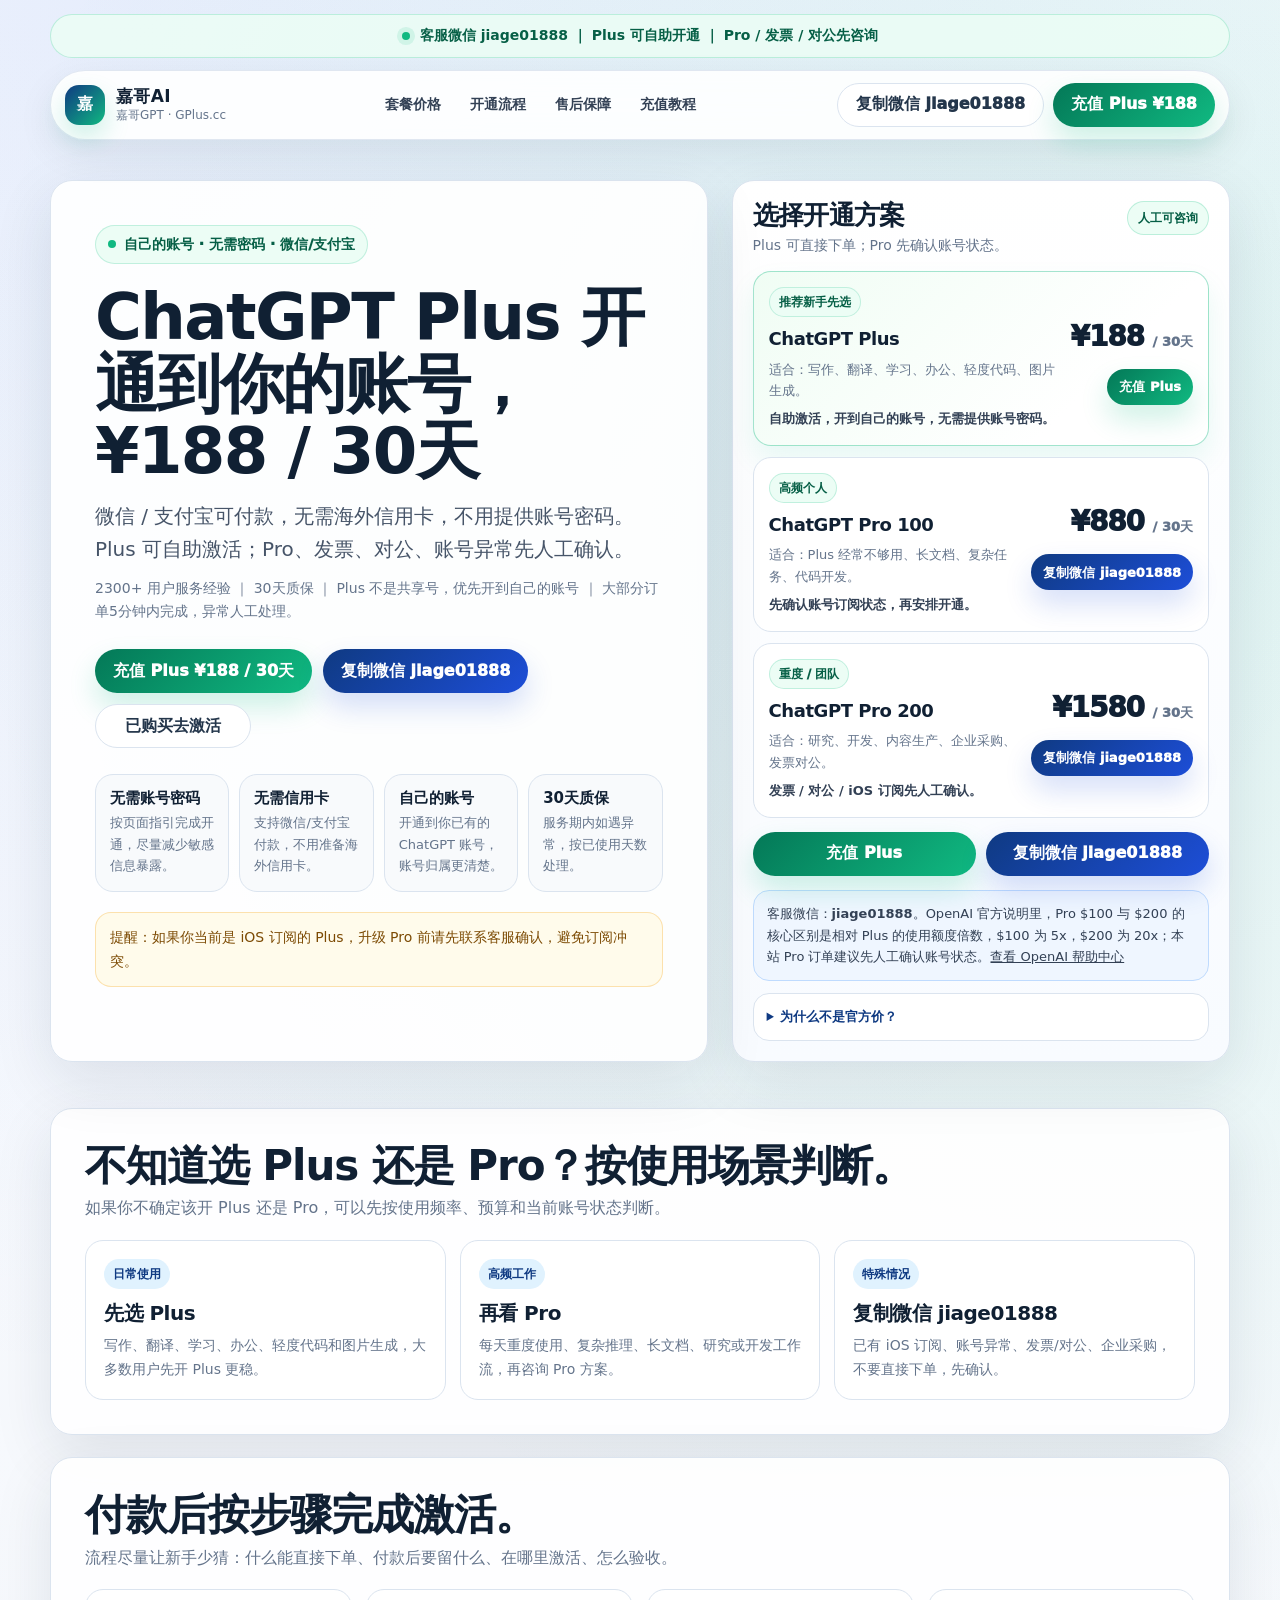
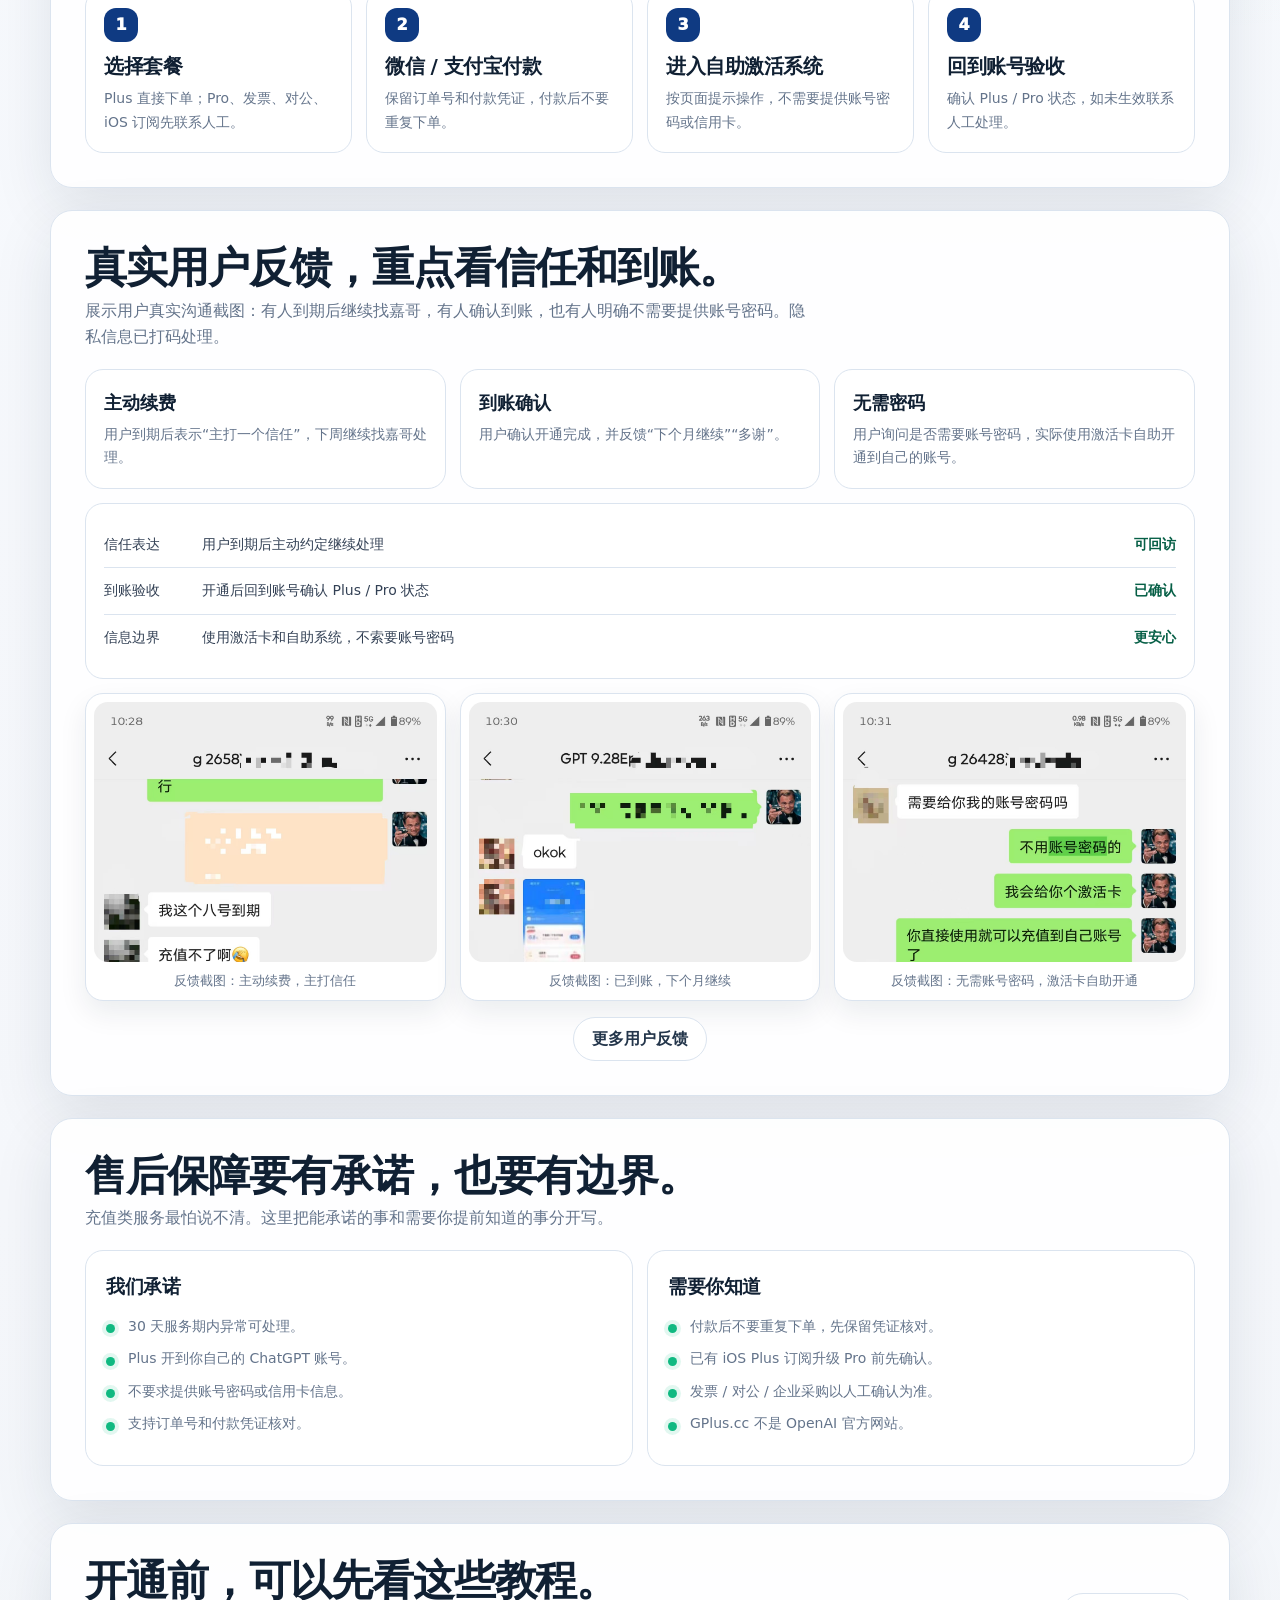
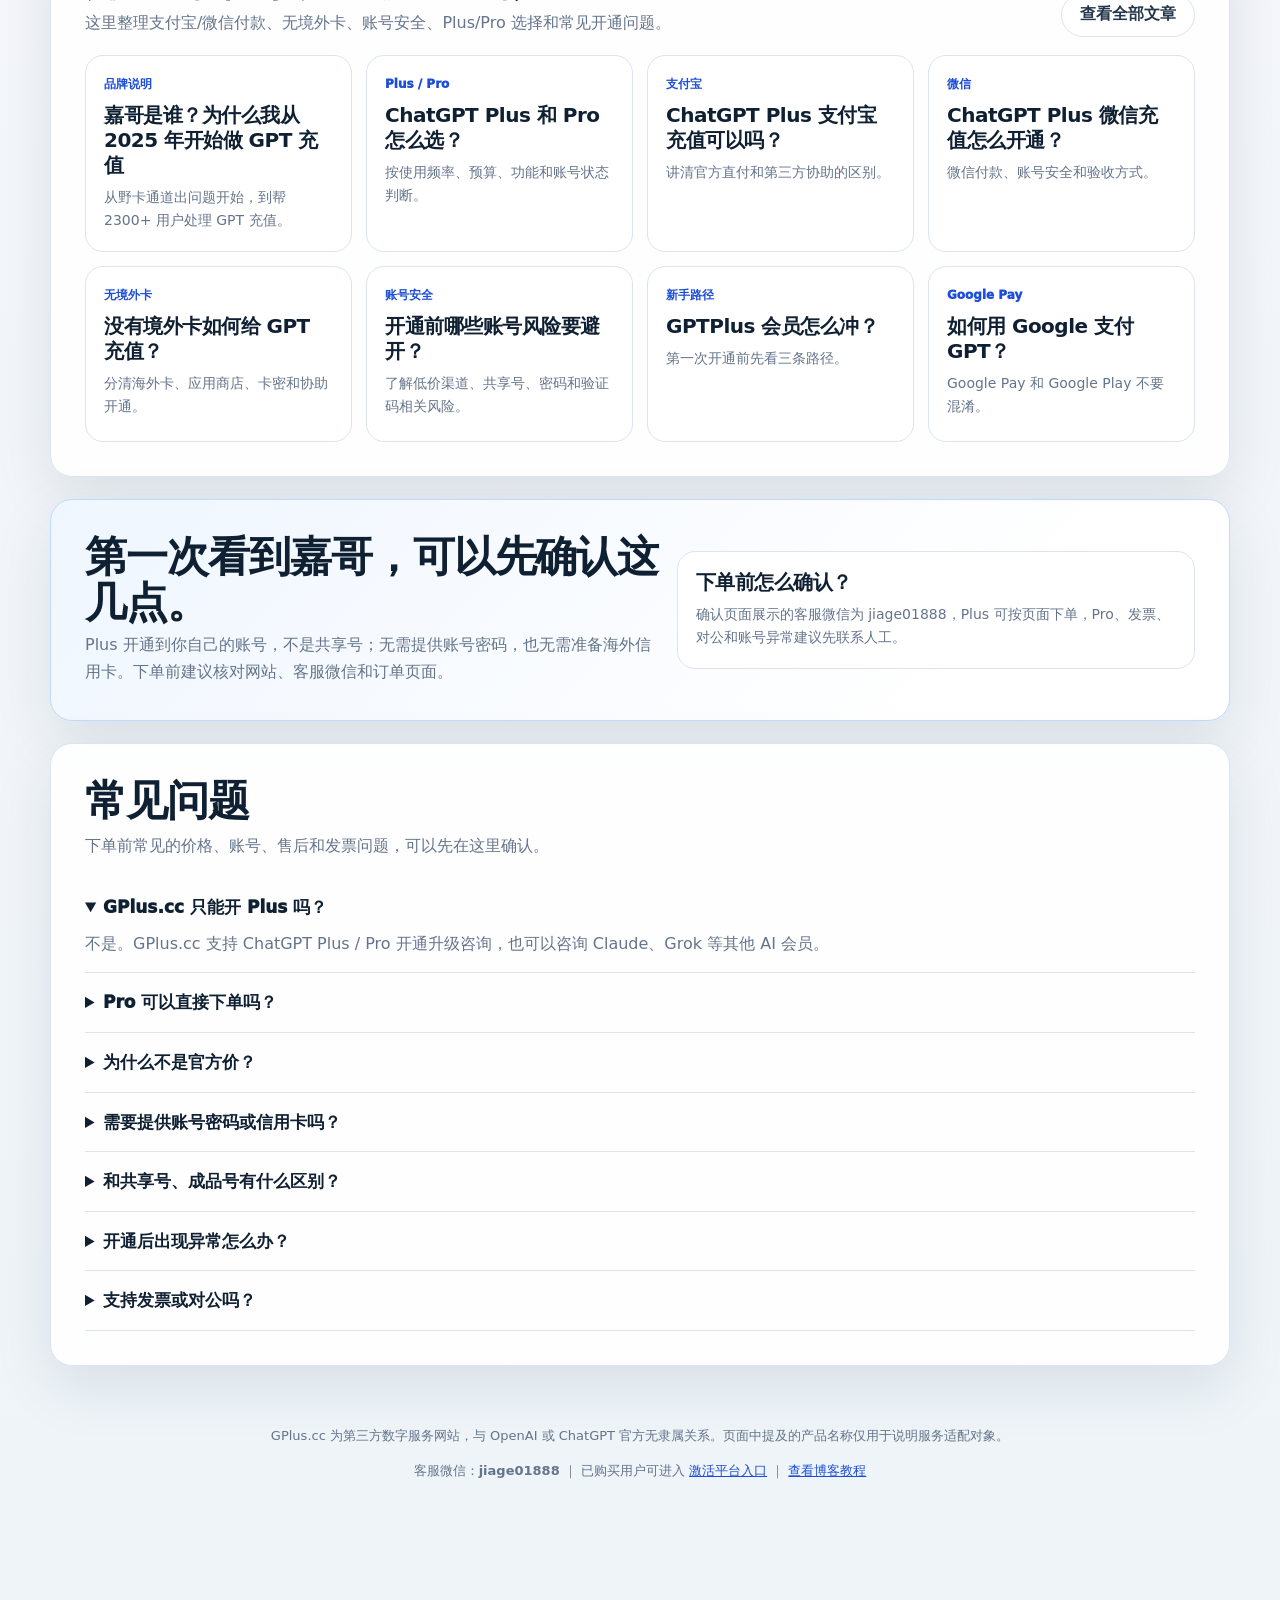
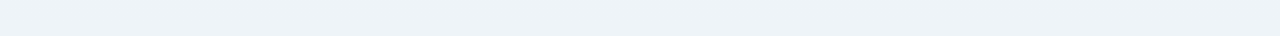
==== index.html @ 6deef782 "Update Plus and Pro pricing" ====
<!DOCTYPE html>
<html lang="zh-CN">
<head>
<meta charset="utf-8">
<meta name="baidu-site-verification" content="codeva-rBjunIBtXc">
<meta name="viewport" content="width=device-width, initial-scale=1">
<title>ChatGPT Plus 开通到你的账号，¥188 / 30天 | GPlus.cc</title>
<meta name="description" content="GPlus.cc 支持 ChatGPT Plus / Pro 开通升级协助，开通到用户自己的账号。Plus ¥188/30天，微信/支付宝可付款，无需账号密码、无需海外信用卡，支持自助激活、人工客服、30天质保和发票/对公咨询。">
<link rel="canonical" href="https://www.gplus.cc/">
<meta property="og:title" content="ChatGPT Plus 开通到你的账号，¥188 / 30天 | GPlus.cc">
<meta property="og:description" content="ChatGPT Plus / Pro 开通升级到你自己的账号。无需提供账号密码，支持微信/支付宝，大部分订单5分钟内完成，异常人工处理。">
<meta property="og:type" content="website">
<meta property="og:url" content="https://www.gplus.cc/">
<style>
  :root {
    --bg: #f5f7fb;
    --paper: #ffffff;
    --paper-soft: #f8fafc;
    --ink: #102033;
    --ink-2: #24364b;
    --muted: #64748b;
    --line: #dbe4ef;
    --line-strong: #b7c8da;
    --blue: #1d4ed8;
    --blue-2: #0f3a82;
    --green: #10b981;
    --green-2: #047857;
    --mint: #ecfdf5;
    --cyan: #e0f2fe;
    --amber: #f59e0b;
    --red: #ef4444;
    --shadow: 0 20px 60px rgba(15, 35, 55, .10);
    --radius: 22px;
  }

  * { box-sizing: border-box; }

  html { scroll-behavior: smooth; }

  body {
    margin: 0;
    min-height: 100vh;
    color: var(--ink);
    font-family: "PingFang SC", "Microsoft YaHei", "Noto Sans SC", system-ui, sans-serif;
    line-height: 1.68;
    background:
      radial-gradient(circle at 10% 0%, rgba(29, 78, 216, .08), transparent 28%),
      radial-gradient(circle at 88% 10%, rgba(16, 185, 129, .11), transparent 26%),
      linear-gradient(180deg, #f8fbff 0%, var(--bg) 58%, #eef4f8 100%);
  }

  a { color: inherit; }

  .page {
    width: min(1180px, calc(100% - 32px));
    margin: 0 auto;
    padding: 14px 0 120px;
  }

  .notice {
    display: flex;
    align-items: center;
    justify-content: center;
    gap: 10px;
    margin-bottom: 12px;
    padding: 9px 14px;
    border: 1px solid rgba(16, 185, 129, .22);
    border-radius: 999px;
    color: #065f46;
    background: rgba(236, 253, 245, .86);
    font-size: 14px;
    font-weight: 800;
  }

  .notice-dot {
    width: 8px;
    height: 8px;
    border-radius: 50%;
    background: var(--green);
    box-shadow: 0 0 0 5px rgba(16, 185, 129, .12);
  }

  .topbar {
    position: sticky;
    top: 12px;
    z-index: 30;
    display: flex;
    align-items: center;
    justify-content: space-between;
    gap: 14px;
    padding: 12px 14px;
    border: 1px solid rgba(219, 228, 239, .86);
    border-radius: 999px;
    background: rgba(255, 255, 255, .9);
    backdrop-filter: blur(18px);
    box-shadow: 0 14px 36px rgba(15, 35, 55, .08);
  }

  .brand {
    display: inline-flex;
    align-items: center;
    gap: 11px;
    min-width: 180px;
    text-decoration: none;
  }

  .brand-mark {
    width: 40px;
    height: 40px;
    display: grid;
    place-items: center;
    border-radius: 14px;
    color: #fff;
    font-weight: 950;
    background: linear-gradient(135deg, #0f3a82 0%, #10b981 100%);
    box-shadow: 0 12px 26px rgba(16, 185, 129, .20);
  }

  .brand-text strong {
    display: block;
    color: var(--ink);
    font-size: 17px;
    line-height: 1.1;
    letter-spacing: .02em;
  }

  .brand-text span {
    display: block;
    margin-top: 2px;
    color: var(--muted);
    font-size: 12px;
    line-height: 1.2;
  }

  .nav {
    display: flex;
    align-items: center;
    justify-content: center;
    gap: 5px;
    flex-wrap: wrap;
  }

  .nav a {
    padding: 8px 12px;
    border-radius: 999px;
    color: #334155;
    font-size: 14px;
    font-weight: 850;
    text-decoration: none;
  }

  .nav a:hover { background: #eef6ff; color: var(--blue-2); }

  .top-actions {
    display: flex;
    justify-content: flex-end;
    gap: 9px;
    min-width: 230px;
  }

  .btn {
    border: 0;
    cursor: pointer;
    display: inline-flex;
    align-items: center;
    justify-content: center;
    min-height: 44px;
    padding: 0 18px;
    border-radius: 999px;
    font: inherit;
    font-weight: 950;
    text-decoration: none;
    transition: transform .16s ease, box-shadow .16s ease, background .16s ease, border-color .16s ease;
  }

  .btn:hover { transform: translateY(-1px); }

  .btn-primary {
    color: #fff;
    background: linear-gradient(135deg, var(--blue-2), var(--blue));
    box-shadow: 0 14px 28px rgba(29, 78, 216, .18);
  }

  .btn-green {
    color: #fff;
    background: linear-gradient(135deg, var(--green-2), var(--green));
    box-shadow: 0 14px 28px rgba(16, 185, 129, .20);
  }

  .btn-ghost {
    color: var(--ink-2);
    background: #fff;
    border: 1px solid var(--line);
  }

  .btn-soft {
    color: #065f46;
    background: var(--mint);
    border: 1px solid rgba(16, 185, 129, .22);
  }

  .hero {
    display: grid;
    grid-template-columns: minmax(0, .95fr) minmax(380px, .72fr);
    gap: 24px;
    align-items: stretch;
    padding: 40px 0 24px;
  }

  .hero-main,
  .checkout-card,
  .section,
  .floating-cta {
    border: 1px solid var(--line);
    border-radius: var(--radius);
    background: rgba(255, 255, 255, .92);
    box-shadow: var(--shadow);
  }

  .hero-main {
    position: relative;
    overflow: hidden;
    padding: clamp(26px, 4vw, 44px);
  }

  .hero-main::after {
    content: "";
    position: absolute;
    inset: auto -10% -42% 28%;
    height: 260px;
    background: radial-gradient(ellipse at center, rgba(29, 78, 216, .11), transparent 66%);
    pointer-events: none;
  }

  .kicker {
    display: inline-flex;
    align-items: center;
    gap: 8px;
    padding: 7px 12px;
    border-radius: 999px;
    color: #065f46;
    background: var(--mint);
    border: 1px solid rgba(16, 185, 129, .2);
    font-size: 14px;
    font-weight: 950;
  }

  .kicker::before {
    content: "";
    width: 8px;
    height: 8px;
    border-radius: 50%;
    background: var(--green);
  }

  h1, h2, h3 { margin-top: 0; color: var(--ink); letter-spacing: -.025em; }

  h1 {
    max-width: 720px;
    margin: 20px 0 14px;
    font-size: clamp(38px, 5.2vw, 64px);
    line-height: 1.05;
  }

  .lead {
    max-width: 720px;
    margin: 0;
    color: #475569;
    font-size: clamp(17px, 1.8vw, 20px);
  }

  .service-note {
    max-width: 720px;
    margin: 10px 0 0;
    color: var(--muted);
    font-size: 14px;
    line-height: 1.65;
  }

  .hero-actions {
    display: flex;
    flex-wrap: wrap;
    gap: 11px;
    margin: 26px 0 16px;
  }

  .hero-actions .btn { min-width: 156px; }

  .service-bar {
    display: grid;
    grid-template-columns: repeat(4, 1fr);
    gap: 10px;
    margin-top: 26px;
  }

  .service-item {
    padding: 14px;
    border: 1px solid var(--line);
    border-radius: 18px;
    background: var(--paper-soft);
  }

  .service-item strong {
    display: block;
    color: var(--ink);
    font-size: 15px;
    line-height: 1.25;
  }

  .service-item span {
    display: block;
    margin-top: 4px;
    color: var(--muted);
    font-size: 13px;
  }

  .warning-line {
    position: relative;
    z-index: 1;
    margin-top: 20px;
    padding: 13px 14px;
    border: 1px solid rgba(245, 158, 11, .28);
    border-radius: 16px;
    color: #7c4a03;
    background: #fffbeb;
    font-size: 14px;
  }

  .checkout-card {
    padding: 20px;
    background:
      linear-gradient(180deg, #ffffff 0%, #f8fbff 100%);
  }

  .checkout-head {
    display: flex;
    justify-content: space-between;
    gap: 14px;
    align-items: flex-start;
    margin-bottom: 14px;
  }

  .checkout-head h2 {
    margin: 0 0 4px;
    font-size: 26px;
    line-height: 1.12;
  }

  .checkout-head p { margin: 0; color: var(--muted); font-size: 14px; }

  .status-pill {
    flex: 0 0 auto;
    padding: 6px 10px;
    border-radius: 999px;
    color: #065f46;
    background: var(--mint);
    border: 1px solid rgba(16, 185, 129, .22);
    font-size: 12px;
    font-weight: 950;
  }

  .plan-list {
    display: grid;
    gap: 11px;
  }

  .plan-card {
    display: grid;
    grid-template-columns: 1fr auto;
    gap: 12px;
    align-items: center;
    padding: 15px;
    border: 1px solid var(--line);
    border-radius: 18px;
    background: #fff;
  }

  .plan-card.featured {
    border-color: rgba(16, 185, 129, .38);
    background: linear-gradient(135deg, #f0fdf4 0%, #ffffff 72%);
    box-shadow: 0 14px 28px rgba(16, 185, 129, .09);
  }

  .plan-card h3 {
    margin: 0 0 4px;
    font-size: 18px;
  }

  .plan-card p { margin: 0; color: var(--muted); font-size: 13px; }

  .plan-tag {
    display: inline-flex;
    width: fit-content;
    margin-bottom: 7px;
    padding: 4px 9px;
    border-radius: 999px;
    color: #065f46;
    background: var(--mint);
    border: 1px solid rgba(16, 185, 129, .2);
    font-size: 12px;
    font-weight: 950;
  }

  .plan-note {
    margin-top: 6px !important;
    color: #334155 !important;
    font-weight: 750;
  }

  .plan-side {
    display: grid;
    gap: 9px;
    justify-items: end;
  }

  .plan-btn {
    min-height: 36px;
    padding: 0 12px;
    font-size: 13px;
    white-space: nowrap;
  }

  .price {
    text-align: right;
    color: var(--ink);
    font-size: 28px;
    font-weight: 950;
    letter-spacing: -.04em;
    white-space: nowrap;
  }

  .price small {
    color: var(--muted);
    font-size: 13px;
    letter-spacing: 0;
  }

  .checkout-actions {
    display: grid;
    grid-template-columns: 1fr 1fr;
    gap: 10px;
    margin-top: 14px;
  }

  .manual-note {
    margin: 14px 0 0;
    padding: 12px 13px;
    border-radius: 16px;
    color: #334155;
    background: #eff6ff;
    border: 1px solid #bfdbfe;
    font-size: 13px;
  }

  .price-explainer {
    margin-top: 12px;
    border: 1px solid var(--line);
    border-radius: 16px;
    background: #fff;
    color: #334155;
    font-size: 13px;
  }

  .price-explainer summary {
    cursor: pointer;
    padding: 12px 13px;
    color: var(--blue-2);
    font-weight: 950;
  }

  .price-explainer p {
    margin: 0;
    padding: 0 13px 13px;
    color: var(--muted);
  }

  .section {
    margin-top: 22px;
    padding: clamp(22px, 3.4vw, 34px);
  }

  .section-head {
    display: flex;
    justify-content: space-between;
    align-items: flex-end;
    gap: 18px;
    margin-bottom: 18px;
  }

  .section h2 {
    margin-bottom: 6px;
    font-size: clamp(28px, 3.5vw, 42px);
    line-height: 1.1;
  }

  .section-desc {
    max-width: 720px;
    margin: 0;
    color: var(--muted);
  }

  .grid { display: grid; gap: 14px; }
  .decision { grid-template-columns: repeat(3, 1fr); }
  .flow { grid-template-columns: repeat(4, 1fr); }
  .trust { grid-template-columns: repeat(4, 1fr); }
  .guides { grid-template-columns: repeat(4, 1fr); }
  .proof-summary { grid-template-columns: repeat(3, 1fr); }
  .feedback-grid { grid-template-columns: repeat(3, 1fr); }
  .promise-grid { grid-template-columns: repeat(2, 1fr); }

  .card {
    padding: 18px;
    border: 1px solid var(--line);
    border-radius: 18px;
    background: #fff;
  }

  .card h3 {
    margin: 0 0 8px;
    font-size: 20px;
    line-height: 1.25;
  }

  .card p {
    margin: 0;
    color: var(--muted);
    font-size: 14px;
  }

  .proof-card strong {
    display: block;
    margin-bottom: 4px;
    font-size: 18px;
  }

  .delivery-row {
    display: grid;
    grid-template-columns: 88px 1fr auto;
    gap: 10px;
    align-items: center;
    padding: 11px 0;
    border-bottom: 1px solid var(--line);
    color: #334155;
    font-size: 14px;
  }

  .delivery-row:last-child { border-bottom: 0; }
  .delivery-row span:last-child { color: #065f46; font-weight: 950; }

  .feedback-shot {
    margin: 0;
    padding: 8px;
    border: 1px solid var(--line);
    border-radius: 18px;
    background: #fff;
    box-shadow: 0 12px 28px rgba(15, 35, 55, .08);
  }

  .feedback-shot button {
    display: block;
    width: 100%;
    padding: 0;
    border: 0;
    background: transparent;
    cursor: pointer;
    text-align: inherit;
    font: inherit;
  }

  .feedback-shot img {
    display: block;
    width: 100%;
    height: 260px;
    object-fit: cover;
    object-position: top;
    border-radius: 14px;
  }

  .feedback-shot span {
    display: block;
    margin-top: 8px;
    color: var(--muted);
    font-size: 13px;
    text-align: center;
  }

  .feedback-actions {
    display: flex;
    justify-content: center;
    margin-top: 16px;
  }

  .feedback-modal {
    position: fixed;
    inset: 0;
    z-index: 80;
    display: none;
    align-items: center;
    justify-content: center;
    padding: 18px;
    background: rgba(15, 32, 51, .72);
    backdrop-filter: blur(8px);
  }

  .feedback-modal.is-open { display: flex; }

  .feedback-dialog {
    position: relative;
    width: min(920px, 100%);
    max-height: min(90vh, 880px);
    display: grid;
    grid-template-rows: auto minmax(0, 1fr) auto;
    gap: 12px;
    padding: 16px;
    border-radius: 22px;
    background: #fff;
    box-shadow: 0 28px 70px rgba(15, 32, 51, .3);
  }

  .feedback-modal-head {
    display: flex;
    align-items: center;
    justify-content: space-between;
    gap: 12px;
  }

  .feedback-modal-head h3 {
    margin: 0;
    font-size: 19px;
  }

  .feedback-close,
  .feedback-nav {
    border: 1px solid var(--line);
    cursor: pointer;
    display: inline-grid;
    place-items: center;
    color: var(--ink);
    background: #fff;
    font: inherit;
    font-weight: 950;
  }

  .feedback-close {
    width: 40px;
    height: 40px;
    border-radius: 999px;
    font-size: 22px;
    line-height: 1;
  }

  .feedback-stage {
    min-height: 0;
    display: grid;
    grid-template-columns: auto minmax(0, 1fr) auto;
    align-items: center;
    gap: 12px;
  }

  .feedback-nav {
    width: 42px;
    height: 42px;
    border-radius: 999px;
    font-size: 24px;
  }

  .feedback-image-wrap {
    min-height: 0;
    display: grid;
    place-items: center;
    border: 1px solid var(--line);
    border-radius: 18px;
    background: var(--paper-soft);
    overflow: hidden;
  }

  .feedback-image-wrap img {
    display: block;
    max-width: 100%;
    max-height: 72vh;
    object-fit: contain;
  }

  .feedback-caption {
    display: flex;
    justify-content: space-between;
    gap: 14px;
    color: var(--muted);
    font-size: 14px;
  }

  .feedback-caption strong {
    display: block;
    color: var(--ink);
    font-size: 15px;
  }

  .promise-col {
    border: 1px solid var(--line);
    border-radius: 18px;
    background: #fff;
    padding: 20px;
  }

  .promise-col h3 { margin-bottom: 12px; }

  .check-list {
    margin: 0;
    padding: 0;
    list-style: none;
    color: var(--muted);
    font-size: 14px;
  }

  .check-list li {
    position: relative;
    padding-left: 22px;
    margin: 9px 0;
  }

  .check-list li::before {
    content: "";
    position: absolute;
    left: 0;
    top: .68em;
    width: 9px;
    height: 9px;
    border-radius: 50%;
    background: var(--green);
    box-shadow: 0 0 0 4px rgba(16, 185, 129, .12);
  }

  .card-label {
    display: inline-flex;
    width: fit-content;
    margin-bottom: 12px;
    padding: 5px 9px;
    border-radius: 999px;
    color: var(--blue-2);
    background: var(--cyan);
    font-size: 12px;
    font-weight: 950;
  }

  .step-num {
    display: inline-grid;
    place-items: center;
    width: 34px;
    height: 34px;
    margin-bottom: 12px;
    border-radius: 12px;
    color: #fff;
    background: var(--blue-2);
    font-weight: 950;
  }

  .guide {
    min-height: 176px;
    display: block;
    text-decoration: none;
    transition: transform .16s ease, border-color .16s ease, box-shadow .16s ease;
  }

  .guide:hover {
    transform: translateY(-2px);
    border-color: #bfdbfe;
    box-shadow: 0 18px 36px rgba(29, 78, 216, .08);
  }

  .guide-tag {
    display: block;
    margin-bottom: 9px;
    color: var(--blue);
    font-size: 12px;
    font-weight: 950;
  }

  .brand-box {
    display: grid;
    grid-template-columns: 1fr .9fr;
    gap: 16px;
    align-items: center;
    border-color: #bfdbfe;
    background: linear-gradient(135deg, #eff6ff 0%, #ffffff 78%);
  }

  .aliases {
    display: flex;
    flex-wrap: wrap;
    gap: 8px;
    margin-top: 16px;
  }

  .aliases span {
    padding: 7px 11px;
    border: 1px solid var(--line);
    border-radius: 999px;
    background: #fff;
    color: #334155;
    font-size: 13px;
    font-weight: 850;
  }

  .faq details {
    border-bottom: 1px solid var(--line);
    padding: 15px 0;
  }

  .faq summary {
    cursor: pointer;
    color: var(--ink);
    font-weight: 950;
    font-size: 17px;
  }

  .faq p {
    margin: 9px 0 0;
    color: var(--muted);
  }

  .footer {
    margin-top: 24px;
    padding: 22px;
    color: var(--muted);
    font-size: 13px;
    text-align: center;
  }

  .footer a { color: var(--blue); }

  .floating-cta {
    position: fixed;
    left: 50%;
    bottom: 16px;
    z-index: 35;
    transform: translate(-50%, 110px);
    opacity: 0;
    pointer-events: none;
    display: flex;
    align-items: center;
    justify-content: space-between;
    gap: 14px;
    width: min(760px, calc(100% - 24px));
    padding: 10px 12px 10px 16px;
    border-radius: 24px;
    background: rgba(255,255,255,.94);
    transition: transform .22s ease, opacity .22s ease;
  }

  .floating-cta.is-visible {
    transform: translate(-50%, 0);
    opacity: 1;
    pointer-events: auto;
  }

  .floating-cta strong { display: block; line-height: 1.2; }
  .floating-cta span { display: block; color: var(--muted); font-size: 13px; }
  .floating-actions { display: flex; gap: 8px; flex: 0 0 auto; }

  .recharge-preflight {
    position: fixed;
    inset: 0;
    z-index: 90;
    display: none;
    align-items: center;
    justify-content: center;
    padding: 18px;
    background: rgba(15, 32, 51, .72);
    backdrop-filter: blur(10px);
  }

  .recharge-preflight.is-open { display: flex; }

  .recharge-dialog {
    width: min(420px, 100%);
    box-sizing: border-box;
    padding: 22px;
    border-radius: 24px;
    background: #fff;
    box-shadow: 0 28px 70px rgba(15, 32, 51, .3);
    text-align: center;
  }

  .recharge-dialog h3 {
    margin: 0 0 10px;
    font-size: 20px;
    color: var(--ink);
  }

  .recharge-dialog p {
    margin: 0;
    color: var(--muted);
    line-height: 1.75;
  }

  .recharge-countdown {
    margin-top: 12px;
    color: var(--green);
    font-weight: 900;
  }

  .recharge-actions {
    display: grid;
    gap: 10px;
    margin-top: 18px;
  }

  .toast {
    position: fixed;
    left: 50%;
    bottom: 98px;
    z-index: 60;
    transform: translateX(-50%);
    padding: 10px 14px;
    border-radius: 999px;
    color: #fff;
    background: rgba(15, 32, 51, .94);
    box-shadow: 0 16px 30px rgba(15, 32, 51, .24);
    opacity: 0;
    transition: opacity .18s ease;
    pointer-events: none;
  }

  .toast.show { opacity: 1; }

  @media (max-width: 980px) {
    .topbar {
      position: relative;
      top: 0;
      align-items: flex-start;
      flex-direction: column;
      border-radius: 24px;
    }

    .top-actions { min-width: 0; width: 100%; justify-content: flex-start; }
    .nav { justify-content: flex-start; }
    .hero { grid-template-columns: 1fr; padding-top: 26px; }
    .service-bar, .decision, .flow, .trust, .guides, .brand-box, .proof-summary, .feedback-grid, .promise-grid { grid-template-columns: 1fr 1fr; }
  }

  @media (max-width: 640px) {
    .page { width: min(100% - 22px, 1180px); padding-bottom: 152px; }
    .notice { border-radius: 18px; text-align: center; line-height: 1.45; font-size: 13px; padding: 8px 10px; }
    .topbar { gap: 12px; padding: 12px; }
    .nav { display: none; }
    .top-actions .btn { flex: 1; }
    .hero { padding-top: 18px; gap: 16px; }
    .hero-main, .checkout-card, .section { border-radius: 20px; }
    .hero-main { padding: 22px 20px; }
    .kicker { font-size: 13px; }
    h1 { font-size: clamp(31px, 9.4vw, 42px); line-height: 1.08; }
    .lead { font-size: 16px; }
    .hero-actions .btn { width: 100%; }
    .service-bar, .decision, .flow, .trust, .guides, .brand-box, .proof-summary, .feedback-grid, .promise-grid { grid-template-columns: 1fr; }
    .checkout-actions { grid-template-columns: 1fr; }
    .plan-card { grid-template-columns: 1fr; }
    .plan-side { justify-items: start; }
    .price { text-align: left; }
    .delivery-row { grid-template-columns: 1fr; gap: 3px; }
    .feedback-shot img { height: auto; }
    .section-head { display: block; }
    .floating-cta { display: block; }
    .floating-actions { margin-top: 10px; }
    .floating-actions .btn { flex: 1; padding: 0 12px; }
    .feedback-stage { grid-template-columns: 1fr; }
    .feedback-nav { width: 100%; height: 38px; }
    .feedback-caption { display: block; }
  }
</style>
<script type="application/ld+json">
{
  "@context": "https://schema.org",
  "@type": "FAQPage",
  "mainEntity": [
    {
      "@type": "Question",
      "name": "GPlus.cc 支持 ChatGPT Plus 和 Pro 吗？",
      "acceptedAnswer": {
        "@type": "Answer",
        "text": "支持 ChatGPT Plus / Pro 开通升级咨询。Plus 可按页面指引自助处理，Pro 100 / Pro 200 建议先联系人工确认账号状态、当前订阅和发票对公需求。"
      }
    },
    {
      "@type": "Question",
      "name": "开通 Plus / Pro 需要提供账号密码或信用卡吗？",
      "acceptedAnswer": {
        "@type": "Answer",
        "text": "不需要提供账号密码，也不需要用户提供信用卡信息。GPlus.cc 强调充值到用户自己的账号，并尽量减少敏感信息暴露。"
      }
    },
    {
      "@type": "Question",
      "name": "为什么 Plus 不是官方 $20 直接折算？",
      "acceptedAnswer": {
        "@type": "Answer",
        "text": "OpenAI Plus 官方价为 $20/月。GPlus.cc 页面价格包含国内付款支持、自助激活系统、账号状态判断、稳定处理通道和 30 天售后。"
      }
    },
    {
      "@type": "Question",
      "name": "掉订阅或异常怎么处理？",
      "acceptedAnswer": {
        "@type": "Answer",
        "text": "月度服务按30天质保口径处理。如出现掉订阅或异常，会按实际使用天数和订单规则处理退款或补差方案。"
      }
    },
    {
      "@type": "Question",
      "name": "GPlus.cc 是 OpenAI 官方官网吗？",
      "acceptedAnswer": {
        "@type": "Answer",
        "text": "不是。GPlus.cc 是第三方数字服务网站，与 OpenAI 或 ChatGPT 官方无隶属关系。页面中提及的产品名称仅用于说明服务适配对象。"
      }
    }
  ]
}
</script>
<script>
var _hmt = _hmt || [];
(function() {
  var hm = document.createElement("script");
  hm.src = "https://hm.baidu.com/hm.js?7624e9fe7dc435754cb901a6b808a1b1";
  var s = document.getElementsByTagName("script")[0];
  s.parentNode.insertBefore(hm, s);
})();
</script>
<script src="/assets/site-tracking.js" defer></script>
</head>
<body>
<div class="page">
  <div class="notice"><span class="notice-dot"></span><span>客服微信 jiage01888 ｜ Plus 可自助开通 ｜ Pro / 发票 / 对公先咨询</span></div>

  <header class="topbar">
    <a class="brand" href="/" aria-label="嘉哥AI GPlus 首页">
      <span class="brand-mark">嘉</span>
      <span class="brand-text">
        <strong>嘉哥AI</strong>
        <span>嘉哥GPT · GPlus.cc</span>
      </span>
    </a>
    <nav class="nav" aria-label="主要导航">
      <a href="#plans">套餐价格</a>
      <a href="#flow">开通流程</a>
      <a href="#trust">售后保障</a>
      <a href="/blog/">充值教程</a>
    </nav>
    <div class="top-actions">
      <button class="btn btn-ghost js-copy-wx" type="button">复制微信 jiage01888</button>
      <button class="btn btn-green js-buy" type="button">充值 Plus ¥188</button>
    </div>
  </header>

  <main>
    <section class="hero" aria-label="嘉哥AI ChatGPT Plus Pro 开通升级">
      <div class="hero-main">
        <span class="kicker">自己的账号 · 无需密码 · 微信/支付宝</span>
        <h1>ChatGPT Plus 开通到你的账号，¥188 / 30天</h1>
        <p class="lead">微信 / 支付宝可付款，无需海外信用卡，不用提供账号密码。Plus 可自助激活；Pro、发票、对公、账号异常先人工确认。</p>
        <p class="service-note">2300+ 用户服务经验 ｜ 30天质保 ｜ Plus 不是共享号，优先开到自己的账号 ｜ 大部分订单5分钟内完成，异常人工处理。</p>
        <div class="hero-actions">
          <button class="btn btn-green js-buy" type="button">充值 Plus ¥188 / 30天</button>
          <button class="btn btn-primary js-copy-wx" type="button">复制微信 jiage01888</button>
          <a class="btn btn-ghost" href="https://987ai.vip/recharge" target="_blank" rel="noopener">已购买去激活</a>
        </div>
        <div class="service-bar" aria-label="核心信任点">
          <div class="service-item"><strong>无需账号密码</strong><span>按页面指引完成开通，尽量减少敏感信息暴露。</span></div>
          <div class="service-item"><strong>无需信用卡</strong><span>支持微信/支付宝付款，不用准备海外信用卡。</span></div>
          <div class="service-item"><strong>自己的账号</strong><span>开通到你已有的 ChatGPT 账号，账号归属更清楚。</span></div>
          <div class="service-item"><strong>30天质保</strong><span>服务期内如遇异常，按已使用天数处理。</span></div>
        </div>
        <div class="warning-line">提醒：如果你当前是 iOS 订阅的 Plus，升级 Pro 前请先联系客服确认，避免订阅冲突。</div>
      </div>

      <aside class="checkout-card" id="plans" aria-label="套餐价格">
        <div class="checkout-head">
          <div>
            <h2>选择开通方案</h2>
            <p>Plus 可直接下单；Pro 先确认账号状态。</p>
          </div>
          <span class="status-pill">人工可咨询</span>
        </div>
        <div class="plan-list">
          <article class="plan-card featured">
            <div>
              <span class="plan-tag">推荐新手先选</span>
              <h3>ChatGPT Plus</h3>
              <p>适合：写作、翻译、学习、办公、轻度代码、图片生成。</p>
              <p class="plan-note">自助激活，开到自己的账号，无需提供账号密码。</p>
            </div>
            <div class="plan-side">
              <div class="price">¥188 <small>/ 30天</small></div>
              <button class="btn btn-green plan-btn js-buy" type="button">充值 Plus</button>
            </div>
          </article>
          <article class="plan-card">
            <div>
              <span class="plan-tag">高频个人</span>
              <h3>ChatGPT Pro 100</h3>
              <p>适合：Plus 经常不够用、长文档、复杂任务、代码开发。</p>
              <p class="plan-note">先确认账号订阅状态，再安排开通。</p>
            </div>
            <div class="plan-side">
              <div class="price">¥880 <small>/ 30天</small></div>
              <button class="btn btn-primary plan-btn js-copy-wx" type="button">复制微信 jiage01888</button>
            </div>
          </article>
          <article class="plan-card">
            <div>
              <span class="plan-tag">重度 / 团队</span>
              <h3>ChatGPT Pro 200</h3>
              <p>适合：研究、开发、内容生产、企业采购、发票对公。</p>
              <p class="plan-note">发票 / 对公 / iOS 订阅先人工确认。</p>
            </div>
            <div class="plan-side">
              <div class="price">¥1580 <small>/ 30天</small></div>
              <button class="btn btn-primary plan-btn js-copy-wx" type="button">复制微信 jiage01888</button>
            </div>
          </article>
        </div>
        <div class="checkout-actions">
          <button class="btn btn-green js-buy" type="button">充值 Plus</button>
          <button class="btn btn-primary js-copy-wx" type="button">复制微信 jiage01888</button>
        </div>
        <p class="manual-note">客服微信：<strong>jiage01888</strong>。OpenAI 官方说明里，Pro $100 与 $200 的核心区别是相对 Plus 的使用额度倍数，$100 为 5x，$200 为 20x；本站 Pro 订单建议先人工确认账号状态。<a href="https://help.openai.com/en/articles/9793128-about-chatgpt-pro-plans" target="_blank" rel="noopener">查看 OpenAI 帮助中心</a></p>
        <details class="price-explainer">
          <summary>为什么不是官方价？</summary>
          <p>OpenAI Plus 官方价为 $20/月，人民币成本会受汇率和付款路径影响。本站价格包含国内付款支持、自助激活系统、稳定处理通道、账号状态判断和 30 天售后。如果你只追求最低价，不建议直接下单；如果你更在意开到自己的账号、少暴露敏感信息、异常有人处理，可以选择这里。<a href="https://help.openai.com/en/articles/6950777-what-is-chatgpt-plus" target="_blank" rel="noopener">查看 OpenAI Plus 说明</a></p>
        </details>
      </aside>
    </section>

    <section class="section" id="choose">
      <div class="section-head">
        <div>
          <h2>不知道选 Plus 还是 Pro？按使用场景判断。</h2>
          <p class="section-desc">如果你不确定该开 Plus 还是 Pro，可以先按使用频率、预算和当前账号状态判断。</p>
        </div>
      </div>
      <div class="grid decision">
        <article class="card"><span class="card-label">日常使用</span><h3>先选 Plus</h3><p>写作、翻译、学习、办公、轻度代码和图片生成，大多数用户先开 Plus 更稳。</p></article>
        <article class="card"><span class="card-label">高频工作</span><h3>再看 Pro</h3><p>每天重度使用、复杂推理、长文档、研究或开发工作流，再咨询 Pro 方案。</p></article>
        <article class="card"><span class="card-label">特殊情况</span><h3>复制微信 jiage01888</h3><p>已有 iOS 订阅、账号异常、发票/对公、企业采购，不要直接下单，先确认。</p></article>
      </div>
    </section>

    <section class="section" id="flow">
      <div class="section-head">
        <div>
          <h2>付款后按步骤完成激活。</h2>
          <p class="section-desc">流程尽量让新手少猜：什么能直接下单、付款后要留什么、在哪里激活、怎么验收。</p>
        </div>
      </div>
      <div class="grid flow">
        <article class="card"><span class="step-num">1</span><h3>选择套餐</h3><p>Plus 直接下单；Pro、发票、对公、iOS 订阅先联系人工。</p></article>
        <article class="card"><span class="step-num">2</span><h3>微信 / 支付宝付款</h3><p>保留订单号和付款凭证，付款后不要重复下单。</p></article>
        <article class="card"><span class="step-num">3</span><h3>进入自助激活系统</h3><p>按页面提示操作，不需要提供账号密码或信用卡。</p></article>
        <article class="card"><span class="step-num">4</span><h3>回到账号验收</h3><p>确认 Plus / Pro 状态，如未生效联系人工处理。</p></article>
      </div>
    </section>

    <section class="section" id="proof">
      <div class="section-head">
        <div>
          <h2>真实用户反馈，重点看信任和到账。</h2>
          <p class="section-desc">展示用户真实沟通截图：有人到期后继续找嘉哥，有人确认到账，也有人明确不需要提供账号密码。隐私信息已打码处理。</p>
        </div>
      </div>
      <div class="grid proof-summary">
        <article class="card proof-card"><strong>主动续费</strong><p>用户到期后表示“主打一个信任”，下周继续找嘉哥处理。</p></article>
        <article class="card proof-card"><strong>到账确认</strong><p>用户确认开通完成，并反馈“下个月继续”“多谢”。</p></article>
        <article class="card proof-card"><strong>无需密码</strong><p>用户询问是否需要账号密码，实际使用激活卡自助开通到自己的账号。</p></article>
      </div>
      <div class="card" style="margin-top:14px">
        <div class="delivery-row"><span>信任表达</span><span>用户到期后主动约定继续处理</span><span>可回访</span></div>
        <div class="delivery-row"><span>到账验收</span><span>开通后回到账号确认 Plus / Pro 状态</span><span>已确认</span></div>
        <div class="delivery-row"><span>信息边界</span><span>使用激活卡和自助系统，不索要账号密码</span><span>更安心</span></div>
      </div>
      <div class="grid feedback-grid" style="margin-top:14px">
        <figure class="feedback-shot">
          <button class="js-feedback-open" type="button" data-feedback-index="0">
            <img src="assets/feedback/feedback-trust.jpg" alt="用户到期后表示信任并约定继续找嘉哥处理" loading="lazy">
            <span>反馈截图：主动续费，主打信任</span>
          </button>
        </figure>
        <figure class="feedback-shot">
          <button class="js-feedback-open" type="button" data-feedback-index="1">
            <img src="assets/feedback/feedback-delivered.jpg" alt="用户确认到账并表示下个月继续" loading="lazy">
            <span>反馈截图：已到账，下个月继续</span>
          </button>
        </figure>
        <figure class="feedback-shot">
          <button class="js-feedback-open" type="button" data-feedback-index="2">
            <img src="assets/feedback/feedback-no-password.jpg" alt="用户询问账号密码，说明无需密码并使用激活卡自助开通" loading="lazy">
            <span>反馈截图：无需账号密码，激活卡自助开通</span>
          </button>
        </figure>
      </div>
      <div class="feedback-actions">
        <button class="btn btn-ghost js-feedback-open" type="button" data-feedback-index="3">更多用户反馈</button>
      </div>
    </section>

    <section class="section" id="trust">
      <div class="section-head">
        <div>
          <h2>售后保障要有承诺，也要有边界。</h2>
          <p class="section-desc">充值类服务最怕说不清。这里把能承诺的事和需要你提前知道的事分开写。</p>
        </div>
      </div>
      <div class="grid promise-grid">
        <article class="promise-col">
          <h3>我们承诺</h3>
          <ul class="check-list">
            <li>30 天服务期内异常可处理。</li>
            <li>Plus 开到你自己的 ChatGPT 账号。</li>
            <li>不要求提供账号密码或信用卡信息。</li>
            <li>支持订单号和付款凭证核对。</li>
          </ul>
        </article>
        <article class="promise-col">
          <h3>需要你知道</h3>
          <ul class="check-list">
            <li>付款后不要重复下单，先保留凭证核对。</li>
            <li>已有 iOS Plus 订阅升级 Pro 前先确认。</li>
            <li>发票 / 对公 / 企业采购以人工确认为准。</li>
            <li>GPlus.cc 不是 OpenAI 官方网站。</li>
          </ul>
        </article>
      </div>
    </section>

    <section class="section" id="guides">
      <div class="section-head">
        <div>
          <h2>开通前，可以先看这些教程。</h2>
          <p class="section-desc">这里整理支付宝/微信付款、无境外卡、账号安全、Plus/Pro 选择和常见开通问题。</p>
        </div>
        <a class="btn btn-ghost" href="/blog/">查看全部文章</a>
      </div>
      <div class="grid guides">
        <a class="card guide" href="/blog/jiage-ai-gpt.html"><span class="guide-tag">品牌说明</span><h3>嘉哥是谁？为什么我从 2025 年开始做 GPT 充值</h3><p>从野卡通道出问题开始，到帮 2300+ 用户处理 GPT 充值。</p></a>
        <a class="card guide" href="/blog/chatgpt-plus-pro-zenme-xuan.html"><span class="guide-tag">Plus / Pro</span><h3>ChatGPT Plus 和 Pro 怎么选？</h3><p>按使用频率、预算、功能和账号状态判断。</p></a>
        <a class="card guide" href="/blog/chatgpt-plus-zhifubao-chongzhi.html"><span class="guide-tag">支付宝</span><h3>ChatGPT Plus 支付宝充值可以吗？</h3><p>讲清官方直付和第三方协助的区别。</p></a>
        <a class="card guide" href="/blog/chatgpt-plus-weixin-chongzhi.html"><span class="guide-tag">微信</span><h3>ChatGPT Plus 微信充值怎么开通？</h3><p>微信付款、账号安全和验收方式。</p></a>
        <a class="card guide" href="/blog/meiyou-jingwaika-gpt-chongzhi.html"><span class="guide-tag">无境外卡</span><h3>没有境外卡如何给 GPT 充值？</h3><p>分清海外卡、应用商店、卡密和协助开通。</p></a>
        <a class="card guide" href="/blog/security-risk-guide.html"><span class="guide-tag">账号安全</span><h3>开通前哪些账号风险要避开？</h3><p>了解低价渠道、共享号、密码和验证码相关风险。</p></a>
        <a class="card guide" href="/blog/gptplus-huiyuan-zenme-chong.html"><span class="guide-tag">新手路径</span><h3>GPTPlus 会员怎么冲？</h3><p>第一次开通前先看三条路径。</p></a>
        <a class="card guide" href="/blog/google-pay-gpt.html"><span class="guide-tag">Google Pay</span><h3>如何用 Google 支付 GPT？</h3><p>Google Pay 和 Google Play 不要混淆。</p></a>
      </div>
    </section>

    <section class="section brand-box">
      <div>
        <h2>第一次看到嘉哥，可以先确认这几点。</h2>
        <p class="section-desc">Plus 开通到你自己的账号，不是共享号；无需提供账号密码，也无需准备海外信用卡。下单前建议核对网站、客服微信和订单页面。</p>
      </div>
      <div class="card">
        <h3>下单前怎么确认？</h3>
        <p>确认页面展示的客服微信为 jiage01888，Plus 可按页面下单，Pro、发票、对公和账号异常建议先联系人工。</p>
      </div>
    </section>

    <section class="section faq" id="faq">
      <div class="section-head">
        <div>
          <h2>常见问题</h2>
          <p class="section-desc">下单前常见的价格、账号、售后和发票问题，可以先在这里确认。</p>
        </div>
      </div>
      <details open>
        <summary>GPlus.cc 只能开 Plus 吗？</summary>
        <p>不是。GPlus.cc 支持 ChatGPT Plus / Pro 开通升级咨询，也可以咨询 Claude、Grok 等其他 AI 会员。</p>
      </details>
      <details>
        <summary>Pro 可以直接下单吗？</summary>
        <p>建议先联系人工确认账号状态，尤其是当前仍有 iOS Plus 订阅的账号，需要等订阅到期后再处理 Pro。</p>
      </details>
      <details>
        <summary>为什么不是官方价？</summary>
        <p>OpenAI Plus 官方价为 $20/月。本站价格包含国内付款支持、自助激活系统、稳定处理通道、账号状态判断和 30 天售后。如果你只追求最低价，不建议直接下单。</p>
      </details>
      <details>
        <summary>需要提供账号密码或信用卡吗？</summary>
        <p>不需要提供账号密码，也不需要提供信用卡信息。按页面指引完成开通即可；如遇特殊情况，先联系人工确认。</p>
      </details>
      <details>
        <summary>和共享号、成品号有什么区别？</summary>
        <p>Plus 开通优先处理到你自己的 ChatGPT 账号，账号归属和历史记录都更清楚；共享号是多人共用，不适合作为长期方案。</p>
      </details>
      <details>
        <summary>开通后出现异常怎么办？</summary>
        <p>月度服务按30天质保口径处理。若出现掉订阅或其他异常，按实际使用天数和订单规则退款，或由用户补差重新处理一个新的30天方案。</p>
      </details>
      <details>
        <summary>支持发票或对公吗？</summary>
        <p>可以咨询普通电子发票和对公付款，但需人工确认。发票主体、税点和开票方式以实际沟通为准。</p>
      </details>
    </section>
  </main>

  <footer class="footer">
    <p>GPlus.cc 为第三方数字服务网站，与 OpenAI 或 ChatGPT 官方无隶属关系。页面中提及的产品名称仅用于说明服务适配对象。</p>
    <p>客服微信：<strong>jiage01888</strong> ｜ 已购买用户可进入 <a href="https://987ai.vip/recharge" target="_blank" rel="noopener">激活平台入口</a> ｜ <a href="/blog/">查看博客教程</a></p>
  </footer>
</div>

<div class="floating-cta" aria-label="底部开通入口">
  <div>
    <strong>Plus ¥188 / 30天 · 开通到你的账号</strong>
    <span>无需密码，微信/支付宝可付款；Pro、发票/对公先复制微信 jiage01888。</span>
  </div>
  <div class="floating-actions">
    <button class="btn btn-ghost js-copy-wx" type="button">复制微信 jiage01888</button>
    <button class="btn btn-green js-buy" type="button">充值 Plus</button>
  </div>
</div>
<div class="toast" id="toast" role="status" aria-live="polite"></div>
<div class="recharge-preflight" id="rechargePreflight" role="dialog" aria-modal="true" aria-labelledby="rechargePreflightTitle" aria-hidden="true">
  <div class="recharge-dialog" tabindex="-1">
    <h3 id="rechargePreflightTitle">即将进入 Plus 自助充值通道</h3>
    <p>进入通道后，请按页面提示完成充值。充值成功前，请不要关闭已登录的 ChatGPT 网页，以免充值失败。</p>
    <div class="recharge-countdown" id="rechargeCountdown">8 秒后自动进入充值通道</div>
    <div class="recharge-actions">
      <button class="btn btn-green" id="rechargeConfirm" type="button">我知道了，进入充值通道</button>
      <button class="btn btn-ghost" id="rechargeCancel" type="button">暂不进入</button>
    </div>
  </div>
</div>
<div class="feedback-modal" id="feedbackModal" role="dialog" aria-modal="true" aria-label="用户反馈截图查看器">
  <div class="feedback-dialog">
    <div class="feedback-modal-head">
      <h3 id="feedbackTitle">用户反馈</h3>
      <button class="feedback-close" id="feedbackClose" type="button" aria-label="关闭反馈截图">×</button>
    </div>
    <div class="feedback-stage">
      <button class="feedback-nav" id="feedbackPrev" type="button" aria-label="上一张">‹</button>
      <div class="feedback-image-wrap">
        <img id="feedbackImage" src="assets/feedback/feedback-trust.jpg" alt="用户反馈截图" loading="lazy">
      </div>
      <button class="feedback-nav" id="feedbackNext" type="button" aria-label="下一张">›</button>
    </div>
    <div class="feedback-caption">
      <div>
        <strong id="feedbackCaptionTitle">主动续费，主打信任</strong>
        <span id="feedbackCaptionText">用户到期后表示“主打一个信任”，约定下周继续找嘉哥处理。</span>
      </div>
      <span id="feedbackCount">1 / 9</span>
    </div>
  </div>
</div>

<script>
(function(){
  const BUY_URL = 'https://fe.dtyuedan.cn/shop/jiage';
  const WX_ID = 'jiage01888';
  const toast = document.getElementById('toast');
  const floatingCta = document.querySelector('.floating-cta');
  const rechargePreflight = document.getElementById('rechargePreflight');
  const rechargeConfirm = document.getElementById('rechargeConfirm');
  const rechargeCancel = document.getElementById('rechargeCancel');
  const rechargeCountdown = document.getElementById('rechargeCountdown');
  const RECHARGE_URL = 'https://987ai.vip/recharge';
  const RECHARGE_COUNTDOWN_SECONDS = 8;
  const feedbackModal = document.getElementById('feedbackModal');
  const feedbackImage = document.getElementById('feedbackImage');
  const feedbackTitle = document.getElementById('feedbackTitle');
  const feedbackCaptionTitle = document.getElementById('feedbackCaptionTitle');
  const feedbackCaptionText = document.getElementById('feedbackCaptionText');
  const feedbackCount = document.getElementById('feedbackCount');
  const feedbackClose = document.getElementById('feedbackClose');
  const feedbackPrev = document.getElementById('feedbackPrev');
  const feedbackNext = document.getElementById('feedbackNext');
  const feedbackItems = [
    {
      src: 'assets/feedback/feedback-trust.jpg',
      title: '主动续费，主打信任',
      text: '用户到期后表示“主打一个信任”，约定下周继续找嘉哥处理。',
      alt: '用户到期后表示信任并约定继续找嘉哥处理'
    },
    {
      src: 'assets/feedback/feedback-delivered.jpg',
      title: '已到账，下个月继续',
      text: '用户确认开通完成，反馈“下个月继续”“多谢”。',
      alt: '用户确认到账并表示下个月继续'
    },
    {
      src: 'assets/feedback/feedback-no-password.jpg',
      title: '无需账号密码，激活卡自助开通',
      text: '用户询问是否需要账号密码，实际通过激活卡和自助充值系统完成。',
      alt: '用户询问账号密码，说明无需密码并使用激活卡自助开通'
    },
    {
      src: '客户案例 1.jpg',
      title: '更多用户反馈 1',
      text: '历史用户反馈截图，隐私信息已打码。',
      alt: 'GPlus.cc 历史用户反馈截图 1'
    },
    {
      src: '客户案例 2.jpg',
      title: '更多用户反馈 2',
      text: '历史用户反馈截图，隐私信息已打码。',
      alt: 'GPlus.cc 历史用户反馈截图 2'
    },
    {
      src: '客户案例 3.jpg',
      title: '更多用户反馈 3',
      text: '历史用户反馈截图，隐私信息已打码。',
      alt: 'GPlus.cc 历史用户反馈截图 3'
    },
    {
      src: '客户案例 4.jpg',
      title: '更多用户反馈 4',
      text: '历史用户反馈截图，隐私信息已打码。',
      alt: 'GPlus.cc 历史用户反馈截图 4'
    },
    {
      src: '客户案例 5.jpg',
      title: '更多用户反馈 5',
      text: '历史用户反馈截图，隐私信息已打码。',
      alt: 'GPlus.cc 历史用户反馈截图 5'
    },
    {
      src: '客户案例 6.jpg',
      title: '更多用户反馈 6',
      text: '历史用户反馈截图，隐私信息已打码。',
      alt: 'GPlus.cc 历史用户反馈截图 6'
    }
  ];
  let feedbackIndex = 0;
  let rechargeTimer = null;
  let rechargeRemaining = RECHARGE_COUNTDOWN_SECONDS;
  let rechargeTargetUrl = RECHARGE_URL;
  let rechargeNavigated = false;

  function showToast(text) {
    if (!toast) return;
    toast.textContent = text;
    toast.classList.add('show');
    window.setTimeout(function(){ toast.classList.remove('show'); }, 1600);
  }

  function openNew(url) {
    window.open(url, '_blank', 'noopener');
  }

  function updateRechargeCountdown() {
    if (rechargeCountdown) {
      rechargeCountdown.textContent = rechargeRemaining + ' 秒后自动进入充值通道';
    }
  }

  function stopRechargeCountdown() {
    if (rechargeTimer) {
      clearInterval(rechargeTimer);
      rechargeTimer = null;
    }
  }

  function closeRechargePreflight() {
    stopRechargeCountdown();
    if (!rechargePreflight) return;
    rechargePreflight.classList.remove('is-open');
    rechargePreflight.setAttribute('aria-hidden', 'true');
    document.body.style.overflow = '';
  }

  function enterRecharge() {
    if (rechargeNavigated) return;
    rechargeNavigated = true;
    stopRechargeCountdown();
    window.location.href = rechargeTargetUrl;
    closeRechargePreflight();
  }

  function startRechargeCountdown() {
    stopRechargeCountdown();
    rechargeNavigated = false;
    rechargeRemaining = RECHARGE_COUNTDOWN_SECONDS;
    updateRechargeCountdown();
    rechargeTimer = setInterval(function(){
      rechargeRemaining -= 1;
      if (rechargeRemaining <= 0) {
        enterRecharge();
        return;
      }
      updateRechargeCountdown();
    }, 1000);
  }

  function openRechargePreflight(url) {
    if (!rechargePreflight) {
      window.location.href = url || RECHARGE_URL;
      return;
    }
    rechargeTargetUrl = url || RECHARGE_URL;
    rechargePreflight.classList.add('is-open');
    rechargePreflight.setAttribute('aria-hidden', 'false');
    document.body.style.overflow = 'hidden';
    setTimeout(function(){ rechargePreflight.querySelector('.recharge-dialog')?.focus?.(); }, 0);
    startRechargeCountdown();
  }

  function renderFeedback() {
    const item = feedbackItems[feedbackIndex];
    if (!item || !feedbackImage) return;
    feedbackImage.src = item.src;
    feedbackImage.alt = item.alt;
    feedbackTitle.textContent = '用户反馈';
    feedbackCaptionTitle.textContent = item.title;
    feedbackCaptionText.textContent = item.text;
    feedbackCount.textContent = (feedbackIndex + 1) + ' / ' + feedbackItems.length;
  }

  function openFeedback(index) {
    if (!feedbackModal) return;
    feedbackIndex = Number.isFinite(index) ? index : 0;
    if (feedbackIndex < 0 || feedbackIndex >= feedbackItems.length) feedbackIndex = 0;
    renderFeedback();
    feedbackModal.classList.add('is-open');
    document.body.style.overflow = 'hidden';
  }

  function closeFeedback() {
    if (!feedbackModal) return;
    feedbackModal.classList.remove('is-open');
    document.body.style.overflow = '';
  }

  function moveFeedback(step) {
    feedbackIndex = (feedbackIndex + step + feedbackItems.length) % feedbackItems.length;
    renderFeedback();
  }

  async function copyWx() {
    try {
      if (navigator.clipboard && navigator.clipboard.writeText) {
        await navigator.clipboard.writeText(WX_ID);
      } else {
        const input = document.createElement('textarea');
        input.value = WX_ID;
        input.setAttribute('readonly', '');
        input.style.position = 'fixed';
        input.style.left = '-9999px';
        input.style.top = '0';
        document.body.appendChild(input);
        input.focus();
        input.select();
        input.setSelectionRange(0, input.value.length);
        const copied = document.execCommand('copy');
        input.remove();
        if (!copied) {
          throw new Error('copy command failed');
        }
      }
      showToast('已复制微信：' + WX_ID);
    } catch (error) {
      showToast('浏览器限制复制，请手动添加微信：' + WX_ID);
    }
  }

  document.querySelectorAll('.js-buy').forEach(function(btn){
    btn.addEventListener('click', function(event){
      event.preventDefault();
      openNew(BUY_URL);
    });
  });

  document.querySelectorAll('.js-copy-wx').forEach(function(btn){
    btn.addEventListener('click', function(event){
      event.preventDefault();
      copyWx();
    });
  });

  document.querySelectorAll('.js-feedback-open').forEach(function(btn){
    btn.addEventListener('click', function(event){
      event.preventDefault();
      openFeedback(Number(btn.getAttribute('data-feedback-index') || 0));
    });
  });

  if (feedbackClose) feedbackClose.addEventListener('click', closeFeedback);
  if (feedbackPrev) feedbackPrev.addEventListener('click', function(){ moveFeedback(-1); });
  if (feedbackNext) feedbackNext.addEventListener('click', function(){ moveFeedback(1); });
  if (feedbackModal) {
    feedbackModal.addEventListener('click', function(event){
      if (event.target === feedbackModal) closeFeedback();
    });
  }

  document.addEventListener('keydown', function(event){
    if (event.key === 'Escape' && rechargePreflight?.classList.contains('is-open')) {
      closeRechargePreflight();
      return;
    }
    if (!feedbackModal || !feedbackModal.classList.contains('is-open')) return;
    if (event.key === 'Escape') closeFeedback();
    if (event.key === 'ArrowLeft') moveFeedback(-1);
    if (event.key === 'ArrowRight') moveFeedback(1);
  });

  document.querySelectorAll('.js-recharge').forEach(function(btn){
    btn.addEventListener('click', function(event){
      event.preventDefault();
      openRechargePreflight(RECHARGE_URL);
    });
  });

  document.querySelectorAll('a[href="https://987ai.vip/recharge"]').forEach(function(link){
    link.addEventListener('click', function(event){
      event.preventDefault();
      openRechargePreflight(link.href);
    });
  });

  if (rechargeConfirm) rechargeConfirm.addEventListener('click', enterRecharge);
  if (rechargeCancel) rechargeCancel.addEventListener('click', closeRechargePreflight);
  if (rechargePreflight) {
    rechargePreflight.addEventListener('click', function(event){
      if (event.target === rechargePreflight) closeRechargePreflight();
    });
  }

  function updateFloatingCta() {
    if (!floatingCta) return;
    floatingCta.classList.toggle('is-visible', window.scrollY > 360);
  }

  updateFloatingCta();
  window.addEventListener('scroll', updateFloatingCta, { passive: true });
})();
</script>
</body>
</html>
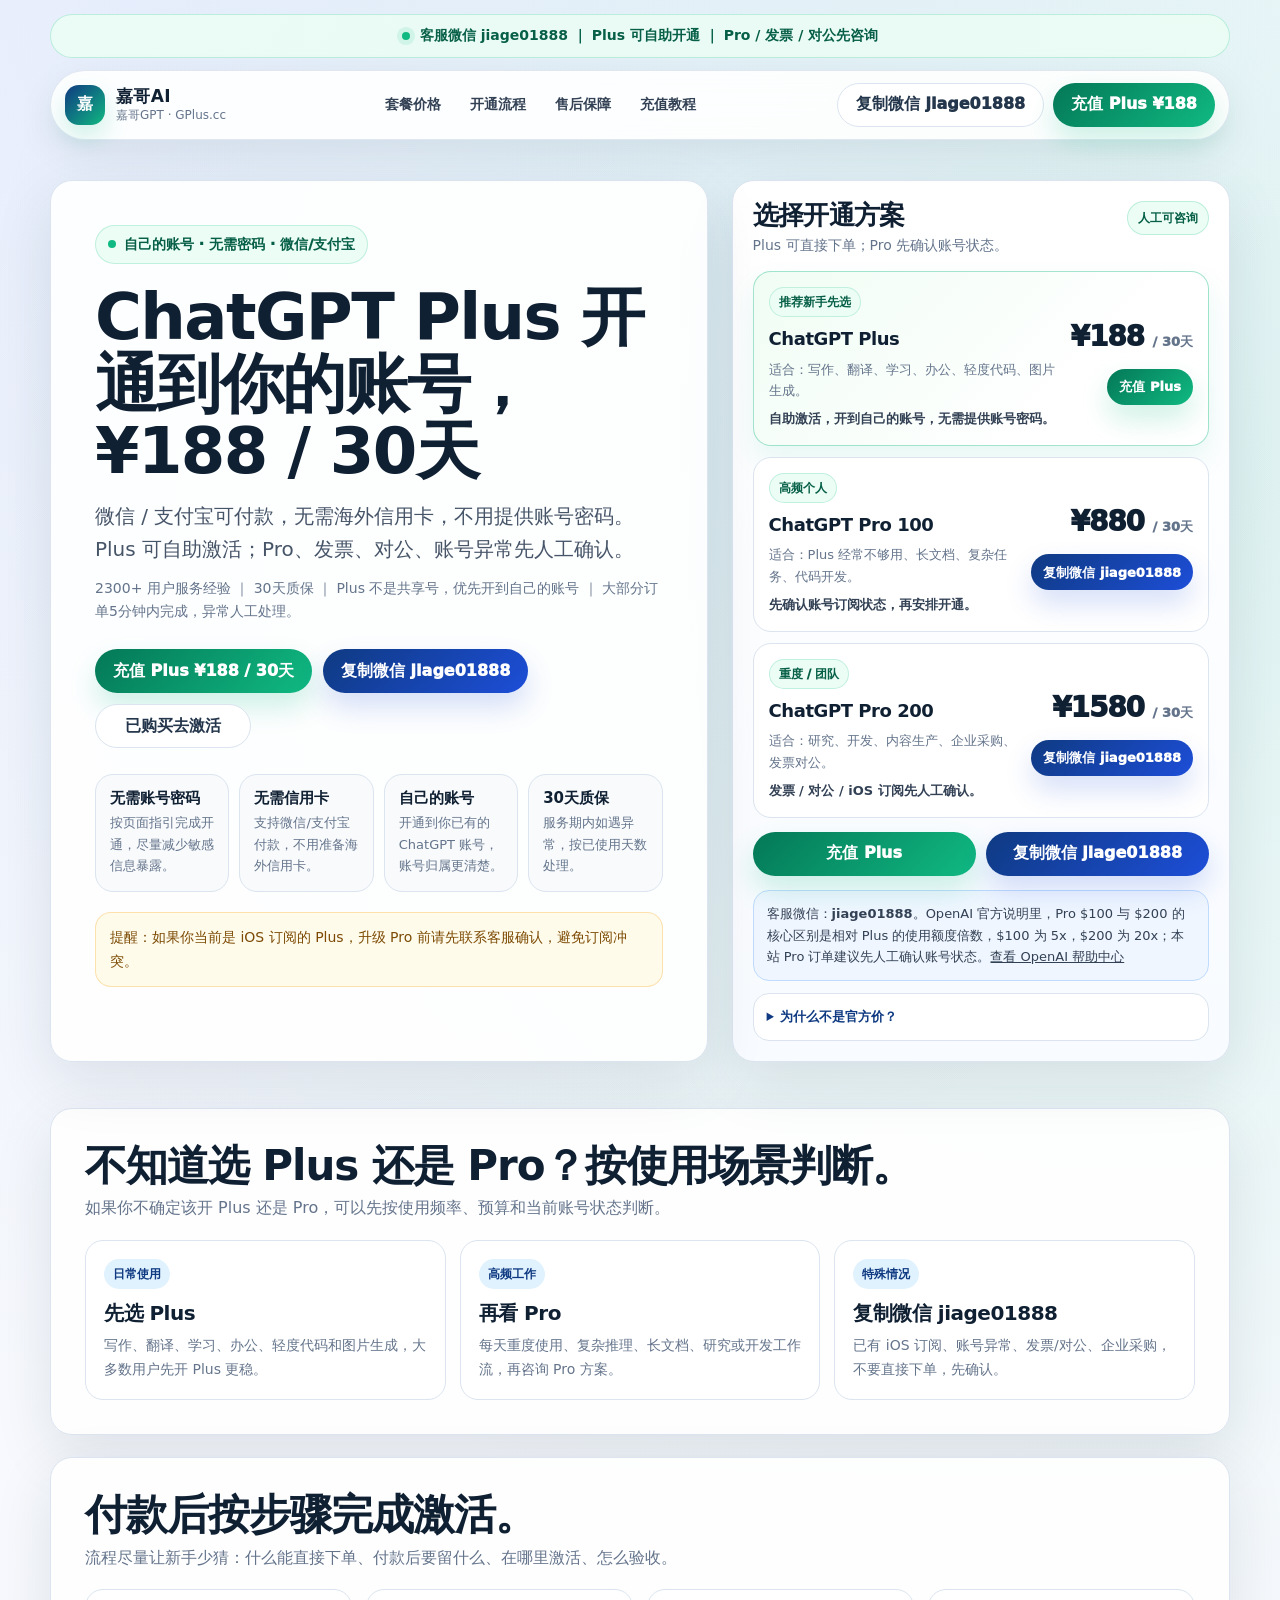
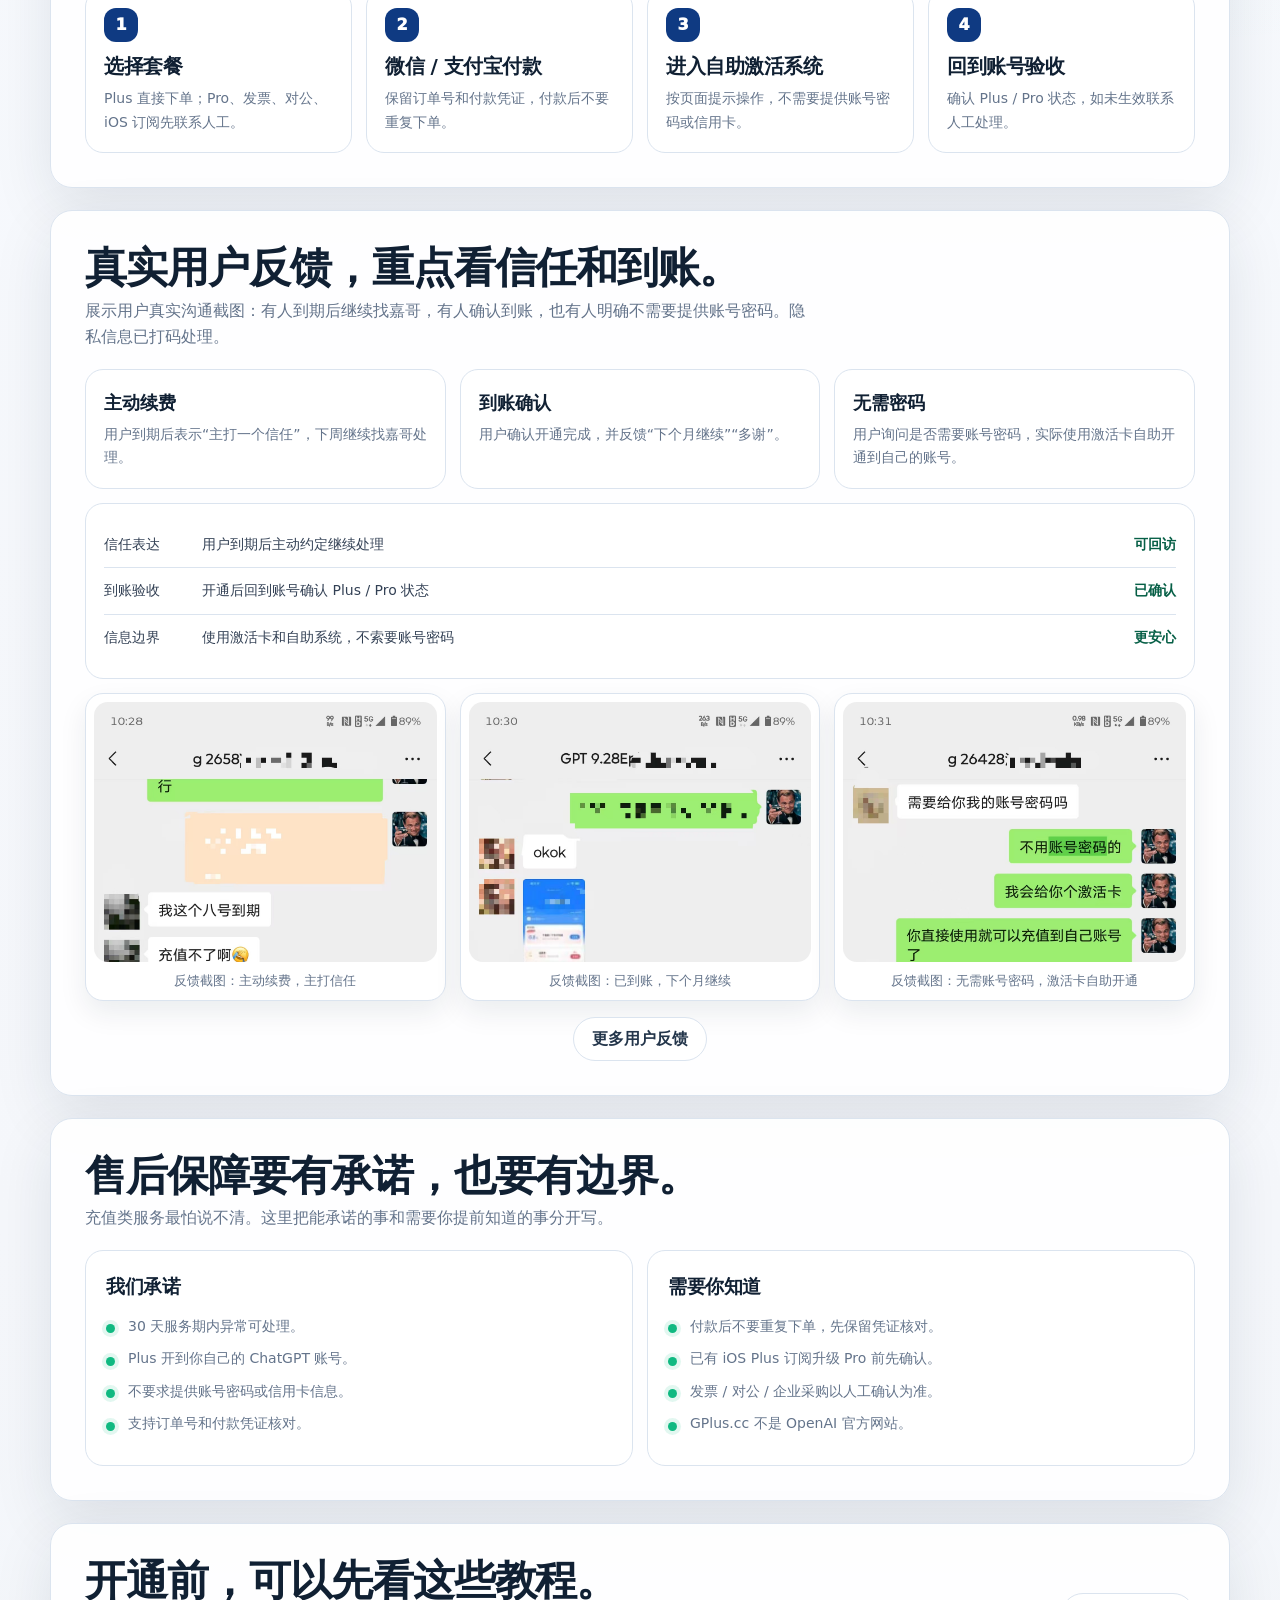
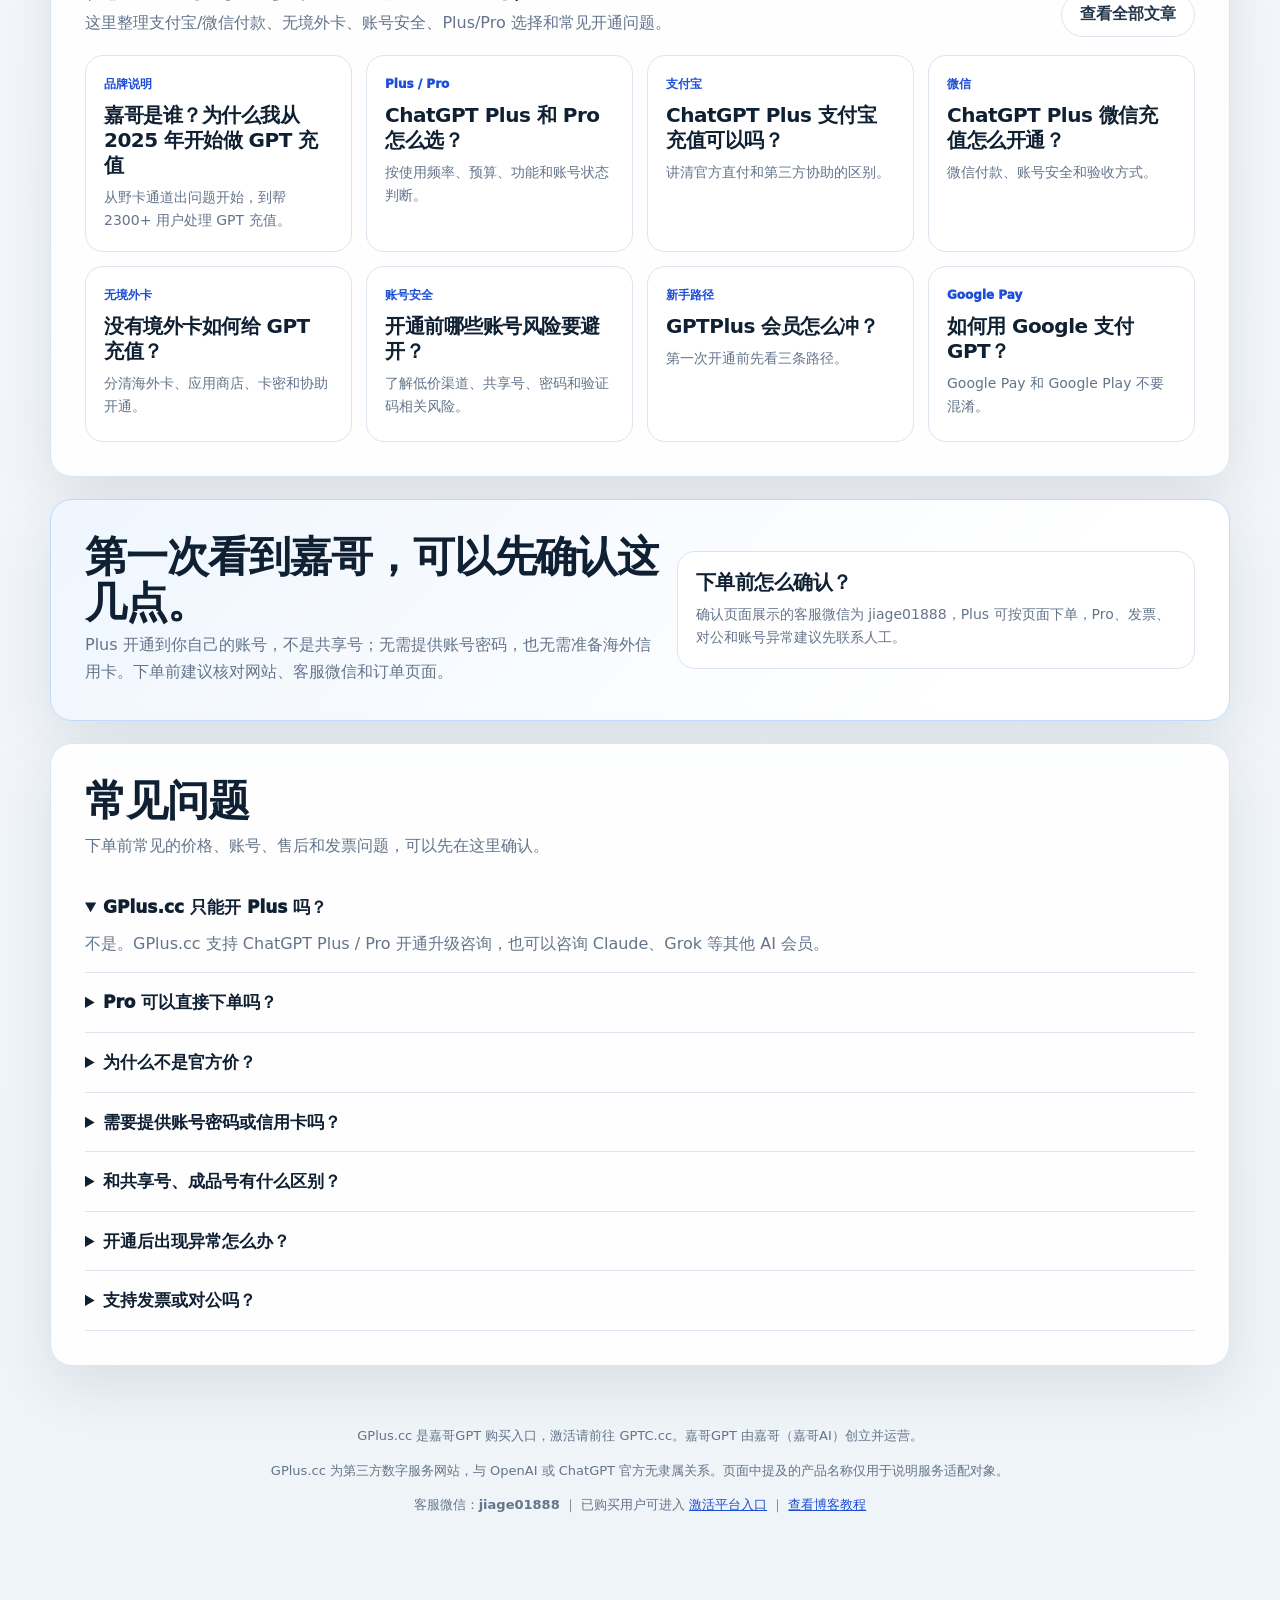
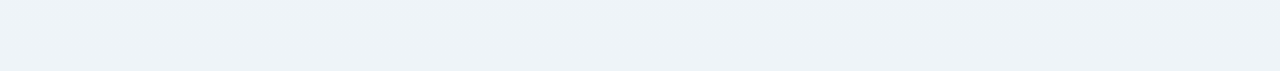
==== commit 24747b64: "添加嘉哥GPT购买入口和GPTC.cc激活中心说明" ====
--- a/index.html
+++ b/index.html
@@ -873,6 +873,8 @@
 
   .recharge-dialog {
     width: min(420px, 100%);
+    max-height: calc(100vh - 36px);
+    overflow: auto;
     box-sizing: border-box;
     padding: 22px;
     border-radius: 24px;
@@ -893,6 +895,87 @@
     line-height: 1.75;
   }
 
+  .recharge-warning {
+    margin-top: 14px;
+    padding: 14px 16px;
+    border: 1px solid #fed7aa;
+    border-radius: 14px;
+    background: #fff7ed;
+    color: #7c2d12;
+    text-align: left;
+  }
+
+  .recharge-warning strong {
+    display: block;
+    margin-bottom: 5px;
+    color: #9a3412;
+    font-size: 16px;
+  }
+
+  .recharge-warning p {
+    margin: 0;
+    color: inherit;
+    line-height: 1.65;
+  }
+
+  .recharge-warning p + p {
+    margin-top: 7px;
+    font-weight: 800;
+  }
+
+  .recharge-status-steps {
+    display: grid;
+    gap: 7px;
+    margin: 10px 0;
+  }
+
+  .recharge-status-steps span {
+    display: flex;
+    gap: 8px;
+    align-items: baseline;
+    padding: 8px 10px;
+    border-radius: 9px;
+    background: rgba(255,255,255,.62);
+    line-height: 1.45;
+  }
+
+  .recharge-status-steps b { flex: 0 0 auto; }
+  .recharge-warning .recharge-repeat-note { line-height: 1.55; }
+
+  .recharge-dialog.night-mode .recharge-warning {
+    border-color: #fca5a5;
+    background: #fef2f2;
+    color: #7f1d1d;
+  }
+
+  .recharge-dialog.night-mode .recharge-warning strong { color: #b91c1c; }
+
+  .recharge-night-ack {
+    display: flex;
+    align-items: flex-start;
+    gap: 10px;
+    margin-top: 14px;
+    padding: 12px 14px;
+    border: 1px solid #fecaca;
+    border-radius: 14px;
+    background: #fff;
+    color: #7f1d1d;
+    font-weight: 800;
+    line-height: 1.55;
+    text-align: left;
+    cursor: pointer;
+  }
+
+  .recharge-night-ack[hidden] { display: none; }
+
+  .recharge-night-ack input {
+    flex: 0 0 auto;
+    width: 18px;
+    height: 18px;
+    margin: 3px 0 0;
+    accent-color: #b91c1c;
+  }
+
   .recharge-countdown {
     margin-top: 12px;
     color: var(--green);
@@ -903,6 +986,23 @@
     display: grid;
     gap: 10px;
     margin-top: 18px;
+  }
+
+  .recharge-actions .btn {
+    width: 100%;
+    flex-direction: column;
+    gap: 3px;
+  }
+
+  .recharge-actions .btn span {
+    font-size: 13px;
+    font-weight: 650;
+    opacity: .82;
+  }
+
+  .recharge-actions .btn:disabled {
+    cursor: not-allowed;
+    opacity: .55;
   }
 
   .toast {
@@ -1060,7 +1160,7 @@
         <div class="hero-actions">
           <button class="btn btn-green js-buy" type="button">充值 Plus ¥188 / 30天</button>
           <button class="btn btn-primary js-copy-wx" type="button">复制微信 jiage01888</button>
-          <a class="btn btn-ghost" href="https://987ai.vip/recharge" target="_blank" rel="noopener">已购买去激活</a>
+          <a class="btn btn-ghost" href="https://www.aipass.me/api/recharge-go" target="_blank" rel="noopener">已购买去激活</a>
         </div>
         <div class="service-bar" aria-label="核心信任点">
           <div class="service-item"><strong>无需账号密码</strong><span>按页面指引完成开通，尽量减少敏感信息暴露。</span></div>
@@ -1299,8 +1399,9 @@
   </main>
 
   <footer class="footer">
+    <p>GPlus.cc 是嘉哥GPT 购买入口，激活请前往 GPTC.cc。嘉哥GPT 由嘉哥（嘉哥AI）创立并运营。</p>
     <p>GPlus.cc 为第三方数字服务网站，与 OpenAI 或 ChatGPT 官方无隶属关系。页面中提及的产品名称仅用于说明服务适配对象。</p>
-    <p>客服微信：<strong>jiage01888</strong> ｜ 已购买用户可进入 <a href="https://987ai.vip/recharge" target="_blank" rel="noopener">激活平台入口</a> ｜ <a href="/blog/">查看博客教程</a></p>
+    <p>客服微信：<strong>jiage01888</strong> ｜ 已购买用户可进入 <a href="https://www.aipass.me/api/recharge-go" target="_blank" rel="noopener">激活平台入口</a> ｜ <a href="/blog/">查看博客教程</a></p>
   </footer>
 </div>
 
@@ -1317,11 +1418,36 @@
 <div class="toast" id="toast" role="status" aria-live="polite"></div>
 <div class="recharge-preflight" id="rechargePreflight" role="dialog" aria-modal="true" aria-labelledby="rechargePreflightTitle" aria-hidden="true">
   <div class="recharge-dialog" tabindex="-1">
-    <h3 id="rechargePreflightTitle">即将进入 Plus 自助充值通道</h3>
-    <p>进入通道后，请按页面提示完成充值。充值成功前，请不要关闭已登录的 ChatGPT 网页，以免充值失败。</p>
-    <div class="recharge-countdown" id="rechargeCountdown">8 秒后自动进入充值通道</div>
+    <h3 id="rechargePreflightTitle">进入激活系统前，请先确认</h3>
+    <div class="recharge-warning" role="note" aria-label="避免重复充值提醒">
+      <div id="rechargeDayWarning">
+        <strong>未到账，先查卡密状态</strong>
+        <div class="recharge-status-steps">
+          <span><b>处理中</b>继续等待，不代表失败</span>
+          <span><b>已使用但未到账</b>刷新账号或联系客服</span>
+          <span><b>充值过程中</b>保持 GPT 页面打开并保持登录，否则可能失败</span>
+        </div>
+        <p class="recharge-repeat-note">结果确认前，不要提交第二张卡密。重复充值可能消耗两张卡密，但有效期不会叠加，仍只有一个月。</p>
+      </div>
+      <div id="rechargeNightWarning" hidden>
+        <strong>夜间可能延迟到账</strong>
+        <div class="recharge-status-steps">
+          <span><b>正在处理</b>夜间可能排队，请继续等待</span>
+          <span><b>客服时间</b>9:00—23:00，未到账请上班后核查</span>
+          <span><b>充值过程中</b>保持 GPT 页面打开并保持登录，否则可能失败</span>
+        </div>
+        <p class="recharge-repeat-note">结果确认前，不要在任何平台提交第二张卡密。重复充值可能消耗两张卡密，但有效期不叠加；已消耗卡密无法退款。</p>
+      </div>
+    </div>
+    <label class="recharge-night-ack" id="rechargeNightAckRow" hidden>
+      <input id="rechargeNightAck" type="checkbox">
+      <span>我已知晓：夜间未到账需要等人工核实，不购买或提交第二张卡密。</span>
+    </label>
     <div class="recharge-actions">
-      <button class="btn btn-green" id="rechargeConfirm" type="button">我知道了，进入充值通道</button>
+      <button class="btn btn-green" id="rechargeConfirm" type="button">
+        <strong id="rechargeConfirmTitle">我已了解，进入激活系统</strong>
+        <span id="rechargeConfirmDesc">先查卡密状态，未确认结果前不提交第二张卡密</span>
+      </button>
       <button class="btn btn-ghost" id="rechargeCancel" type="button">暂不进入</button>
     </div>
   </div>
@@ -1358,9 +1484,14 @@
   const rechargePreflight = document.getElementById('rechargePreflight');
   const rechargeConfirm = document.getElementById('rechargeConfirm');
   const rechargeCancel = document.getElementById('rechargeCancel');
-  const rechargeCountdown = document.getElementById('rechargeCountdown');
-  const RECHARGE_URL = 'https://987ai.vip/recharge';
-  const RECHARGE_COUNTDOWN_SECONDS = 8;
+  const rechargeConfirmTitle = document.getElementById('rechargeConfirmTitle');
+  const rechargeConfirmDesc = document.getElementById('rechargeConfirmDesc');
+  const rechargeNightAck = document.getElementById('rechargeNightAck');
+  const RECHARGE_URL = 'https://www.aipass.me/api/recharge-go';
+  const NIGHT_START_HOUR = 23;
+  const DAY_START_HOUR = 9;
+  const NIGHT_GATE_SECONDS = 3;
+  const NIGHT_PREVIEW = new URLSearchParams(window.location.search).get('preview') === 'night';
   const feedbackModal = document.getElementById('feedbackModal');
   const feedbackImage = document.getElementById('feedbackImage');
   const feedbackTitle = document.getElementById('feedbackTitle');
@@ -1427,10 +1558,12 @@
     }
   ];
   let feedbackIndex = 0;
-  let rechargeTimer = null;
-  let rechargeRemaining = RECHARGE_COUNTDOWN_SECONDS;
   let rechargeTargetUrl = RECHARGE_URL;
   let rechargeNavigated = false;
+  let nightMode = null;
+  let nightGateTimer = null;
+  let nightGateRemaining = 0;
+  let nightDelayPassed = false;
 
   function showToast(text) {
     if (!toast) return;
@@ -1443,21 +1576,94 @@
     window.open(url, '_blank', 'noopener');
   }
 
-  function updateRechargeCountdown() {
-    if (rechargeCountdown) {
-      rechargeCountdown.textContent = rechargeRemaining + ' 秒后自动进入充值通道';
+  function getBeijingHour() {
+    const hourPart = new Intl.DateTimeFormat('en-GB', {
+      timeZone: 'Asia/Shanghai',
+      hour: '2-digit',
+      hourCycle: 'h23'
+    }).formatToParts(new Date()).find(function(part){ return part.type === 'hour'; });
+    return Number(hourPart?.value || 0);
+  }
+
+  function shouldUseNightMode() {
+    if (NIGHT_PREVIEW) return true;
+    const hour = getBeijingHour();
+    return hour >= NIGHT_START_HOUR || hour < DAY_START_HOUR;
+  }
+
+  function updateNightGate() {
+    if (!rechargeConfirm || !rechargeConfirmTitle) return;
+    if (!nightMode) {
+      rechargeConfirm.disabled = false;
+      rechargeConfirmTitle.textContent = '我已了解，进入激活系统';
+      return;
     }
-  }
-
-  function stopRechargeCountdown() {
-    if (rechargeTimer) {
-      clearInterval(rechargeTimer);
-      rechargeTimer = null;
+    const checked = Boolean(rechargeNightAck?.checked);
+    rechargeConfirm.disabled = !(nightDelayPassed && checked);
+    if (!nightDelayPassed) {
+      rechargeConfirmTitle.textContent = '请先阅读夜间提醒（' + nightGateRemaining + '秒）';
+    } else if (!checked) {
+      rechargeConfirmTitle.textContent = '请勾选确认后继续';
+    } else {
+      rechargeConfirmTitle.textContent = '我已了解风险，继续进入激活系统';
     }
   }
 
+  function stopNightGate() {
+    if (nightGateTimer) {
+      clearInterval(nightGateTimer);
+      nightGateTimer = null;
+    }
+  }
+
+  function resetNightGate() {
+    stopNightGate();
+    if (rechargeNightAck) rechargeNightAck.checked = false;
+    if (!nightMode) {
+      nightDelayPassed = true;
+      updateNightGate();
+      return;
+    }
+    nightDelayPassed = false;
+    nightGateRemaining = NIGHT_GATE_SECONDS;
+    updateNightGate();
+    nightGateTimer = setInterval(function(){
+      nightGateRemaining -= 1;
+      if (nightGateRemaining <= 0) {
+        stopNightGate();
+        nightDelayPassed = true;
+      }
+      updateNightGate();
+    }, 1000);
+  }
+
+  function applyRechargeTimeMode() {
+    const nextNightMode = shouldUseNightMode();
+    const modeChanged = nightMode !== nextNightMode;
+    nightMode = nextNightMode;
+    const dialog = rechargePreflight?.querySelector('.recharge-dialog');
+    dialog?.classList.toggle('night-mode', nightMode);
+    const title = document.getElementById('rechargePreflightTitle');
+    if (title) title.textContent = nightMode ? '当前为夜间时段，请先确认' : '进入激活系统前，请先确认';
+    const dayWarning = document.getElementById('rechargeDayWarning');
+    const nightWarning = document.getElementById('rechargeNightWarning');
+    const ackRow = document.getElementById('rechargeNightAckRow');
+    if (dayWarning) dayWarning.hidden = nightMode;
+    if (nightWarning) nightWarning.hidden = !nightMode;
+    if (ackRow) ackRow.hidden = !nightMode;
+    if (rechargeConfirmDesc) {
+      rechargeConfirmDesc.textContent = nightMode
+        ? '夜间先查卡密状态，未确认结果前不提交第二张卡密'
+        : '先查卡密状态，未确认结果前不提交第二张卡密';
+    }
+    if (rechargeCancel) {
+      rechargeCancel.textContent = nightMode ? '暂不操作，等客服上班' : '暂不进入';
+    }
+    if (modeChanged && rechargePreflight?.classList.contains('is-open')) resetNightGate();
+  }
+
   function closeRechargePreflight() {
-    stopRechargeCountdown();
+    stopNightGate();
     if (!rechargePreflight) return;
     rechargePreflight.classList.remove('is-open');
     rechargePreflight.setAttribute('aria-hidden', 'true');
@@ -1465,26 +1671,12 @@
   }
 
   function enterRecharge() {
+    if (rechargeConfirm?.disabled) return;
     if (rechargeNavigated) return;
     rechargeNavigated = true;
-    stopRechargeCountdown();
+    stopNightGate();
     window.location.href = rechargeTargetUrl;
     closeRechargePreflight();
-  }
-
-  function startRechargeCountdown() {
-    stopRechargeCountdown();
-    rechargeNavigated = false;
-    rechargeRemaining = RECHARGE_COUNTDOWN_SECONDS;
-    updateRechargeCountdown();
-    rechargeTimer = setInterval(function(){
-      rechargeRemaining -= 1;
-      if (rechargeRemaining <= 0) {
-        enterRecharge();
-        return;
-      }
-      updateRechargeCountdown();
-    }, 1000);
   }
 
   function openRechargePreflight(url) {
@@ -1492,12 +1684,14 @@
       window.location.href = url || RECHARGE_URL;
       return;
     }
+    applyRechargeTimeMode();
     rechargeTargetUrl = url || RECHARGE_URL;
     rechargePreflight.classList.add('is-open');
     rechargePreflight.setAttribute('aria-hidden', 'false');
     document.body.style.overflow = 'hidden';
     setTimeout(function(){ rechargePreflight.querySelector('.recharge-dialog')?.focus?.(); }, 0);
-    startRechargeCountdown();
+    rechargeNavigated = false;
+    resetNightGate();
   }
 
   function renderFeedback() {
@@ -1606,7 +1800,7 @@
     });
   });
 
-  document.querySelectorAll('a[href="https://987ai.vip/recharge"]').forEach(function(link){
+  document.querySelectorAll('a[href="https://www.aipass.me/api/recharge-go"]').forEach(function(link){
     link.addEventListener('click', function(event){
       event.preventDefault();
       openRechargePreflight(link.href);
@@ -1614,12 +1808,15 @@
   });
 
   if (rechargeConfirm) rechargeConfirm.addEventListener('click', enterRecharge);
+  if (rechargeNightAck) rechargeNightAck.addEventListener('change', updateNightGate);
   if (rechargeCancel) rechargeCancel.addEventListener('click', closeRechargePreflight);
   if (rechargePreflight) {
     rechargePreflight.addEventListener('click', function(event){
       if (event.target === rechargePreflight) closeRechargePreflight();
     });
   }
+  applyRechargeTimeMode();
+  setInterval(applyRechargeTimeMode, 30000);
 
   function updateFloatingCta() {
     if (!floatingCta) return;
